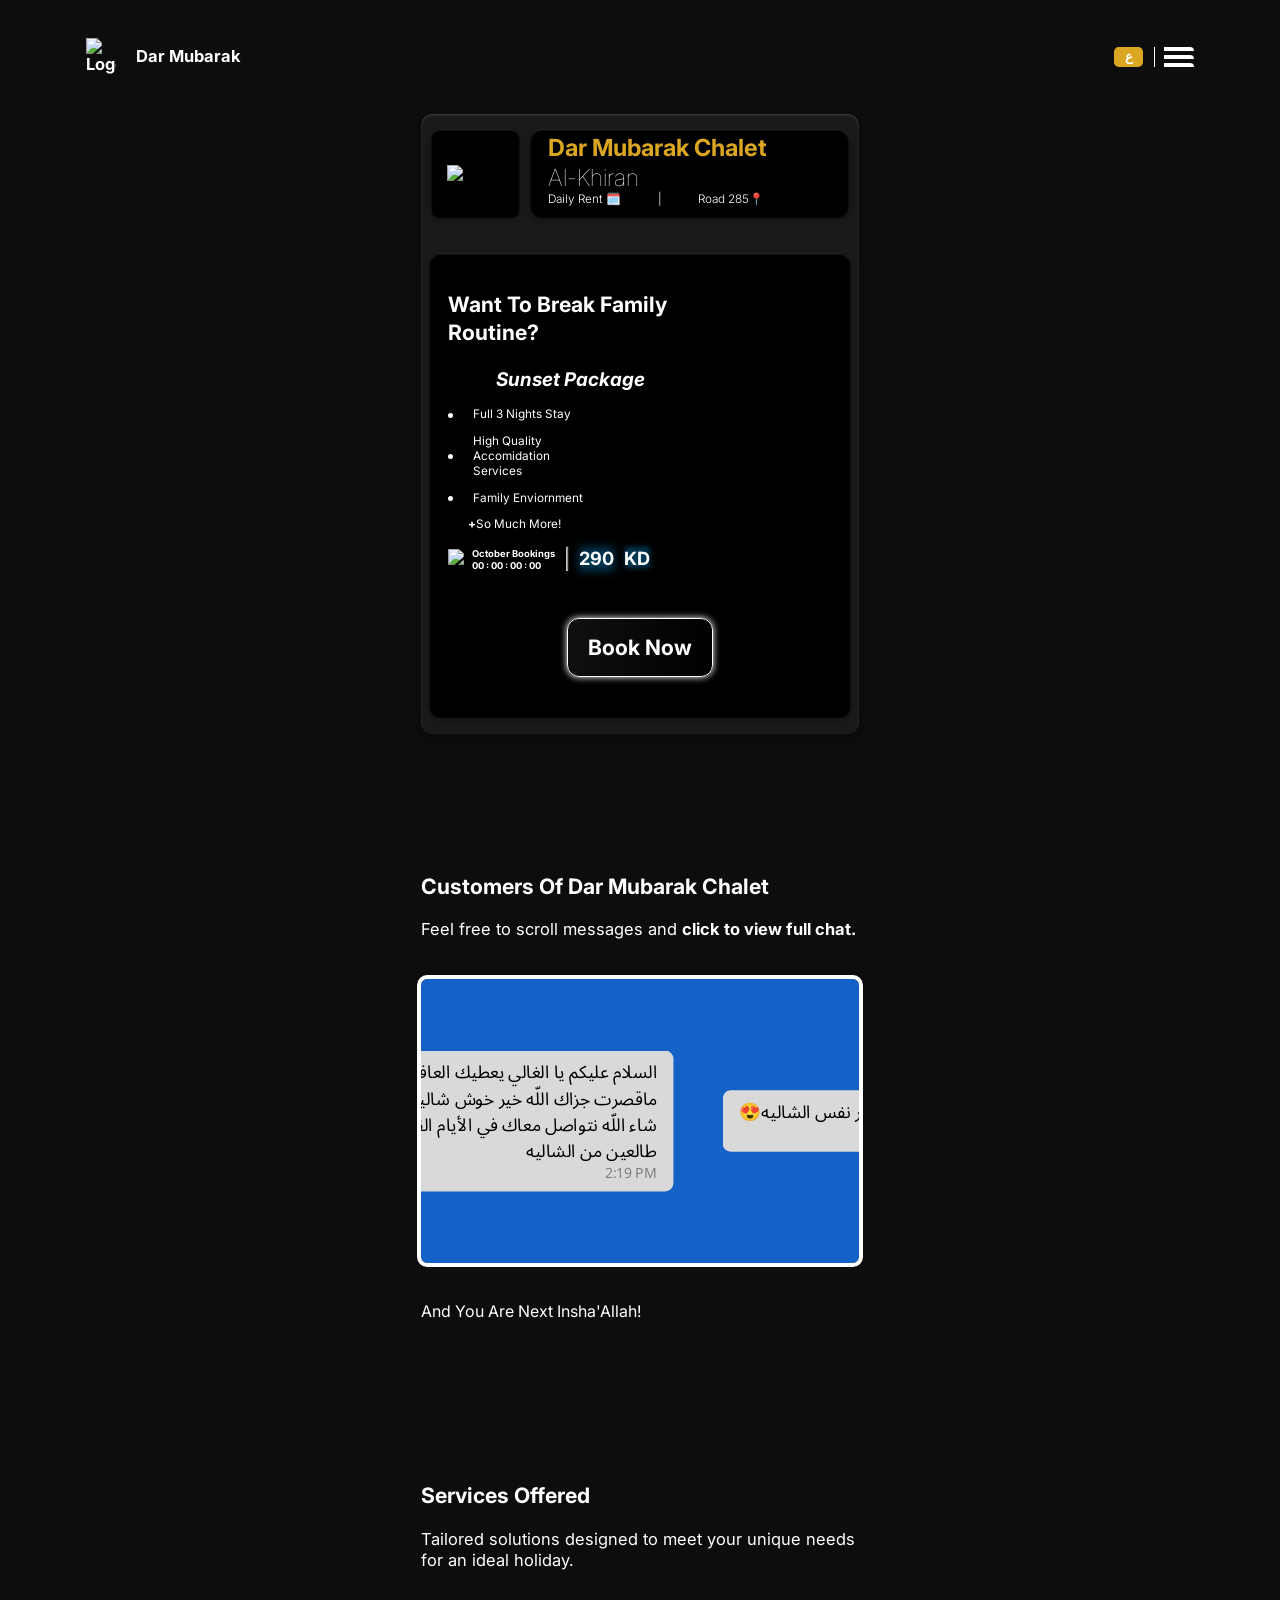
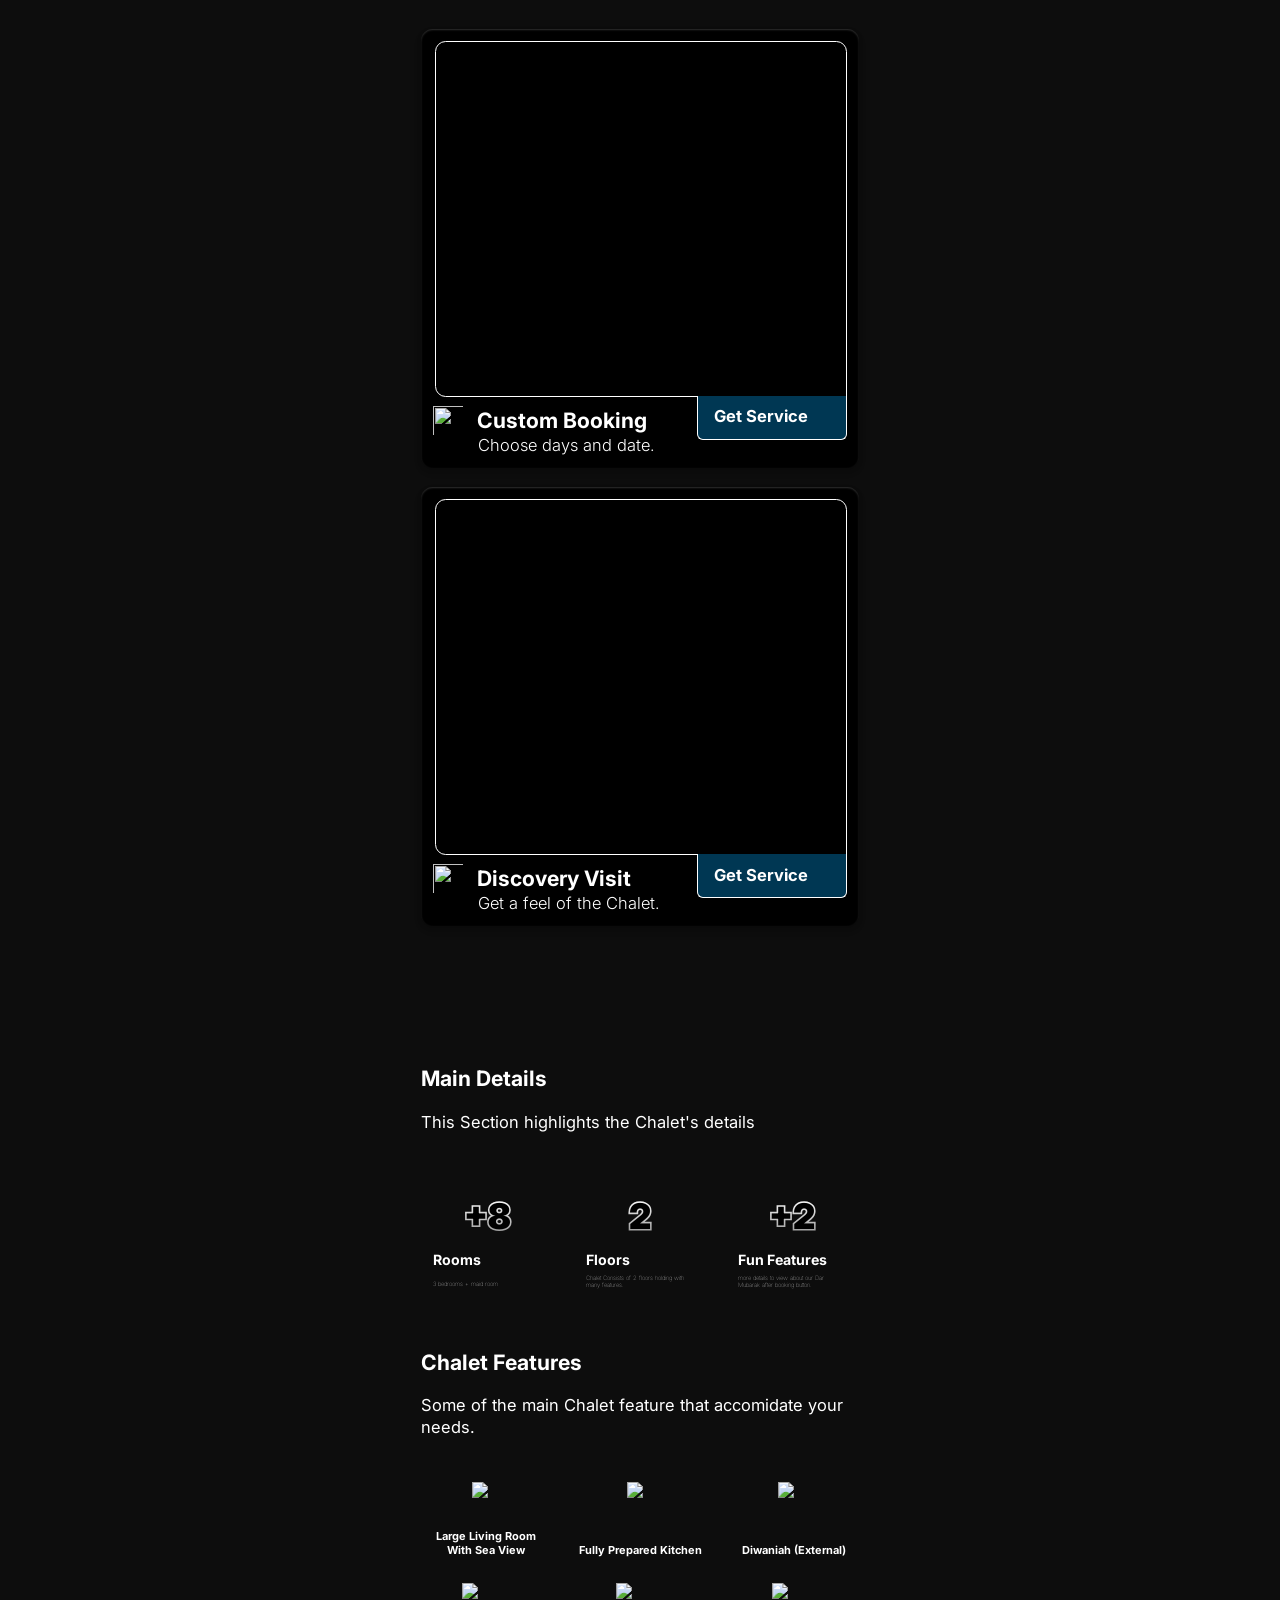
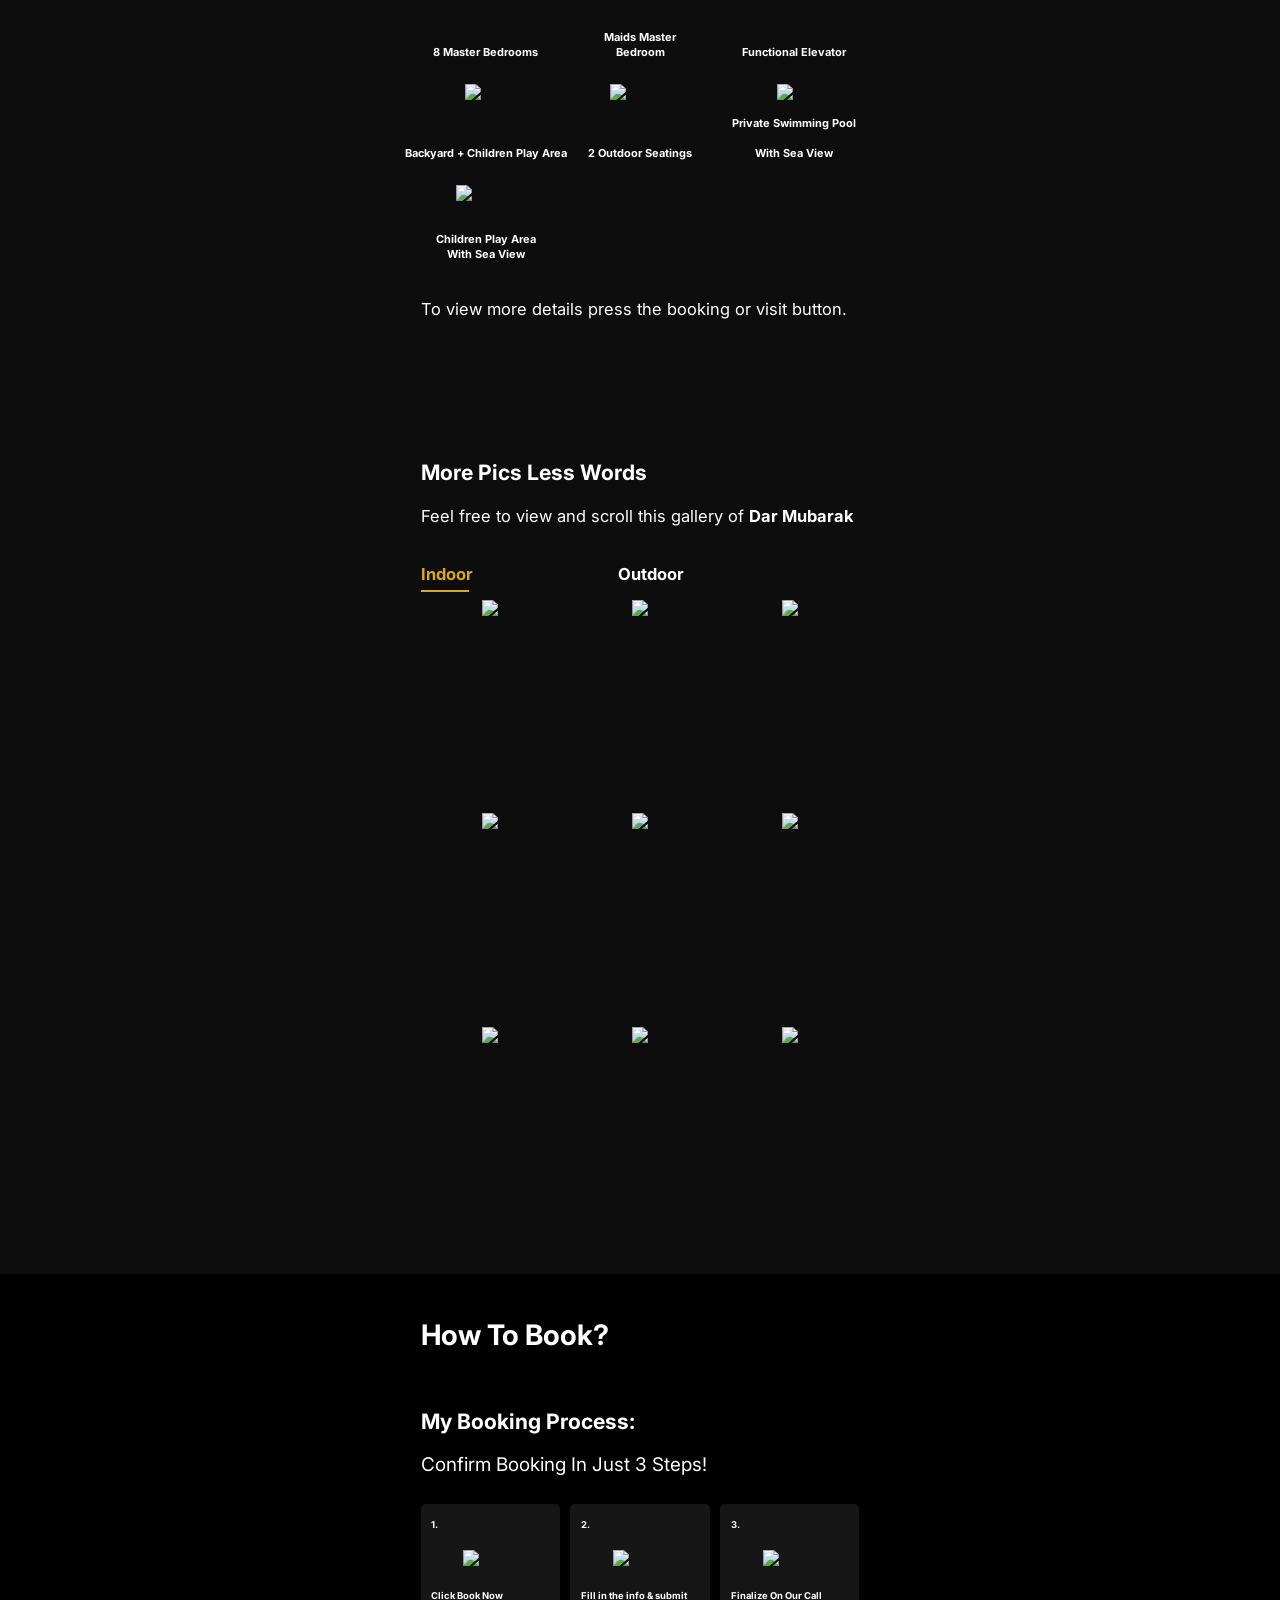
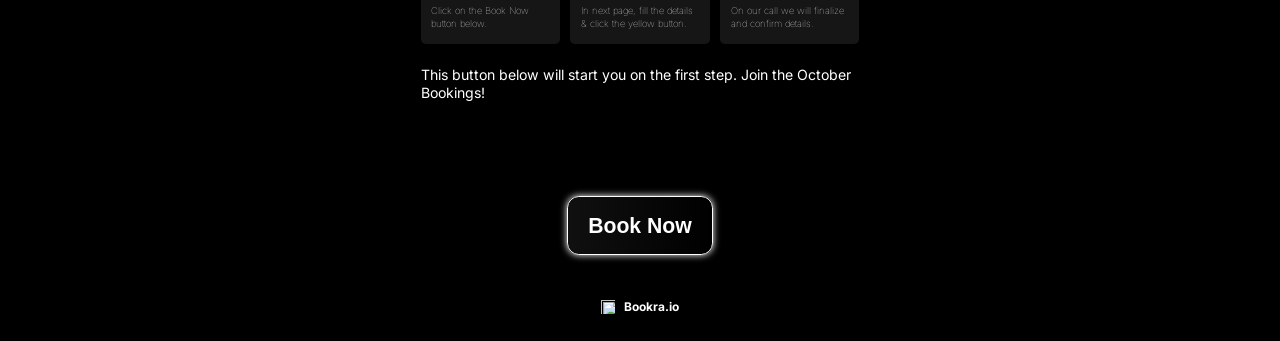
==== index.html @ 256bbb08 "Add files via upload" ====
<!DOCTYPE html>
<html lang="en">
<head>
    
    <link rel="preconnect" href="https://fonts.googleapis.com">
    <link rel="preconnect" href="https://fonts.gstatic.com" crossorigin>
    <link href="https://fonts.googleapis.com/css2?family=Noto+Sans+Arabic:wght@100..900&display=swap" rel="stylesheet">
    <link rel="stylesheet" href="header.css">
    <link rel="stylesheet" href="hero.css">
    <link rel="stylesheet" href="testimonials.css">
    <link rel="stylesheet" href="services.css">
    <link rel="stylesheet" href="experience.css">
<link rel="icon" href="ImagesFolder/Logo.png" type="image/x-icon" />
    <link rel="preconnect" href="https://fonts.googleapis.com">
    <link rel="preconnect" href="https://fonts.gstatic.com" crossorigin>
    <link href="https://fonts.googleapis.com/css2?family=Inter:ital,opsz,wght@0,14..32,100..900;1,14..32,100..900&display=swap" rel="stylesheet">
    <meta charset="UTF-8">
    <meta name="viewport" content="width=device-width, initial-scale=1.0">
    <title>Dar Mubarak | Al-Khiran</title>


</head>
<body class="body">










<!--Header-->
    <header class="header">

        <div class="header-items-container">

         <!--Left Side Header-->
         <a class="header-left-box" href="index.html">
            <div class="logo-mask"><img src="ImagesFolder/Logo.png" alt="Logo-Dar-Mubarak" class="header-logo" loading="lazy"></div>
            <div class="name-mask"><div class="name english" >Dar Mubarak</div></div>
         </a>     






         <!--Right Side Header-->
         <div class="header-right-box">

            <button class="language language-animation" onclick="
                
                switchLanguage();
                ">ع</button>

            <div class="vr"></div>

            <div class="hamburger-or-x-container">

                <div class="hamburger hmbrgr-off">
                    <div class="hamburger1-NF hmbrgr1"></div>
                    <div class="hamburger2-NF hmbrgr2"></div>
                    <div class="hamburger3-NF hmbrgr3"></div>
                </div>

                <div class="hamburger-functional"  onclick="
                hamburgerFunction();
                ">
                    <div class="hamburger1 hmbrgr1"></div>
                    <div class="hamburger2 hmbrgr2"></div>
                    <div class="hamburger3 hmbrgr3"></div>
                </div>


                <div class="sidebar-x">
                        <div class="x-line1"></div>
                        <div class="x-line2"></div>
                </div>
                <div class="sidebar-x-functional" onclick="
                sidebarX();
                ">
                        <div class="x-line1"></div>
                        <div class="x-line2"></div>
                </div>

            </div>
         </div>
        </div>





         <!--Hamburger Menu-->
         <aside class="sidebar">
            <a href="#" class="sidebar-booking-section" onclick="sidebarX()" >Booking</a>
            <a  href="#service-section" class="sidebar-services-section" onclick="sidebarX()">Services</a>
            <a href="#experience-section" class="sidebar-experience-section" onclick="sidebarX()">Details</a>
            <a href="#gallery-section" class="sidebar-gallery-section" onclick="sidebarX()">Gallery</a>
         </aside>

        <aside class="sidebar-arabic">
            <a href="#" class="sidebar-booking-section" onclick="sidebarX()">الحجز</a>
            <a  href="#service-section" class="sidebar-services-section" onclick="sidebarX()" >الخدمات</a>
            <a href="#experience-section" class="sidebar-experience-section" onclick="sidebarX()" >التفاصيل</a>
            <a href="#gallery-section" class="sidebar-gallery-section" onclick="sidebarX()" >المعرض</a>
         </aside>

    </header>









<!--Hero Section (Bed)-->
<div class="hero-bed">





    <!--Hero Sectio Info (Top)-->
    <div class="hero-info">
            <div class="hero-info-image">
                <img src="ImagesFolder/info-image.png" class="info-image">
            </div>

            <div class="hero-info-text-card">
                <div class="name-and-role">
                    <h1 class="role">Dar Mubarak</h1>
                    <p class="info-name">Al-Khiran</p>
                </div>
                <div class="detail-phrases">
                    <p class="detail-phrase1">Daily Rent 🗓️</p> | <p class="detail-phrase2">Road 285📍</p>
                </div>
            </div>
    </div>





    <!--Hero Section Main-->
    <div class="hero-main">
        <div class="hero-hook-and-package-container">
        <p class="hero-hook">Want To Break Family Routine?</p>
        <div class="hero-main-offer">
            <div class="package-name-and-icon">
                <img src="ImagesFolder/Sunset-icon.png" alt="" class="package-icon pi-translate-en">
                
                <div class="package-name">Sunset Package</div>
            </div>
            <div class="package-features">
                <div class="package-feature1 package-feature"><div class="bulletpoint bulletpoint-en"></div> Full 3 Nights Stay.</div>
                <div class="package-feature2 package-feature"><div class="bulletpoint bulletpoint-en"></div> High Quality Accomidation Services.</div>
                <div class="package-feature3 package-feature"><div class="bulletpoint bulletpoint-en"></div>  Family Enviornment. </div>
                <div class="package-feature4 package-feature"><div class="pluspoint pluspoint-en">+</div> So Much More!</div>
                </div>


            <div class="package-value">
                <div class="package-time">
                    <div class="package-time-icon">
                        <img src="ImagesFolder/package-clock.png" class="package-time-clock">
                    </div>
                    <div class="package-time-text">
                        <p class="time-text">Early October</p>
                        <p class="countdown countdown-en">03 : 18 : 43 : 28</p>
                    </div>
                </div>
                <hr class="time-value-line">
                <div class="package-price">
                    <p class="currency" >KD</p>
                    <div class="package-price-numbers">
                        <div class="crossed-price"></div>
                        <div class="current-price">290</div>
                    </div>
                </div>
            </div>
        </div>
    </div>

        <div class="hero-main-cta">
            <button class="black-cta-modified" onclick="window.location.href='review-page.html'; let serviceNo = 1 ; let mainPageService = '.service-pick-option1'; let mainPageServiceContainer  = '.service1-based-container'; localStorage.setItem('serviceNo',serviceNo);  localStorage.setItem('mainPageService',mainPageService);  localStorage.setItem('mainPageServiceContainer',mainPageServiceContainer);">Book Now</button>
        </div>
    </div>





</div>



<section class="testimonial-section">
                <div class="testimonials-introduction">
                <p class="testimonials-introduction-title">
                    Customers of Dar Mubarak
                </p>
                <p class="testimonials-introduction-description">
                    Feel free to scroll messages and <strong>click to view full chat.</strong></p>
            </div>

            <div class="testimonial-box">
                    <div class="testimonial-no1 testimonial-message" onclick="tapToView('ImagesFolder/testimonial-message1.jpg', 'contain')">السلام عليكم يا الغالي يعطيك العافيه و ماقصرت جزاك اللّه خير خوش شاليه و ان شاء اللّه نتواصل معاك في الأيام القادمة تونا طالعين من الشاليه  <div class="message-time">  2:19 PM </div></div>
                    <div class="testimonial-no2 testimonial-message" onclick="tapToView('ImagesFolder/testimonial-message2.jpg' , 'contain')">تقريباً رابع مره نأجر نفس الشاليه😍 <div class="message-time">  2:48 PM </div></div>
                    <div class="testimonial-no3 testimonial-message" onclick="tapToView('ImagesFolder/testimonial-message3.jpg' , 'contain')">تبارك الرحمن حتى من قبل التعديلات واحنا مغرومين بدار مبارك❤️‍🔥❤️‍🔥❤️‍🔥<div class="message-time">  3:50 PM </div></div>
                    <div class="testimonial-no4 testimonial-message" onclick="tapToView('ImagesFolder/testimonial-message4.jpg', 'contain')">تونا طالعين بنكون زباين دائماَ ان شاء اللّه سامحونا على القصور <div class="message-time">  3:46 PM </div></div>
                    <div class="testimonial-no5 testimonial-message" onclick="tapToView('ImagesFolder/testimonial-message5.jpg', 'contain')">و عليكم السلام يا هلا حبيبتي الحمدللّه كل شي تمام وبيرفكت صراحه وايد مستمتعين<div class="message-time">  10:02 AM </div></div>
                    <div class="testimonial-no6 testimonial-message" onclick="tapToView('ImagesFolder/testimonial-message6.jpg' , 'contain')"> اللّه يبارك لكم😍❤️ الشاليه من كل صوب يهبل<div class="message-time">  3:30 PM </div></div>
                    <div class="testimonial-no7 testimonial-message" onclick="tapToView('ImagesFolder/testimonial-message7.jpg', 'contain')">احنا مشينا عجيب الشاليه و استانسنا وايد💗<div class="message-time">  3:44 PM </div></div>
                    <div class="testimonial-no8 testimonial-message" onclick="tapToView('ImagesFolder/testimonial-message8.jpg', 'contain')">حلو ومرتب ونظيف ان شاء اللّه بنأجرها منكم المره اليايه<div class="message-time">  7:14 PM </div></div>
                    <div class="testimonial-no9 testimonial-message" onclick="tapToView('ImagesFolder/testimonial-message9.jpg' , 'contain')"> ان شاء اللّه مو آخر مره نحجز الشاليه وايد حلو ونظيف كان واحنا تونا طالعين 💙<div class="message-time">  3:01 PM </div></div>
                    <div class="testimonial-no10 testimonial-message" onclick="tapToView('ImagesFolder/testimonial-message10.jpg' , 'contain')">وعليكم السلام ماشاءاللّه ماشاءاللّه خيال كل شي من اليوم اسولف عنه شي شي<div class="message-time">  3:56 PM </div>
                    </div>
                    <div class="testimonial-no11 testimonial-message" onclick="tapToView('ImagesFolder/testimonial-message11.jpg' , 'contain')">السلام عليكم حنا طالعين من الشاليه ويعطيكم العافيه على الشاليه الحلو<div class="message-time">  3:54 PM </div>
                    </div>
                    <div class="testimonial-no12 testimonial-message" onclick="tapToView('ImagesFolder/testimonial-message12.jpg' , 'contain')">مشكورين وايد عالشاليه و عسي اللّه يبارك لكم 💕💕 واكيد مو اخر مره💕<div class="message-time">  5:05 PM </div> </div>
                    <p class="testimonial-message">+زائد الكثير!</p>
                </div>
                                    <p class="testimonial-section-note">And You Are Next Insh'a Allah!</p>
</section>






<!--Service Section-->
<section class="service-section" id="service-section">
        
            <div class="services-introduction">
                <p class="services-introduction-title">
                    Services Offered
                </p>
                <p class="services-introduction-description">
                    Tailored solutions designed to meet your unique needs for an ideal holiday.
                </p>
            </div>



            <!--Service Card 1-->
            <section class="service-card1">

                <div class="service-card1-canvas-holder">
                    <div class="canvas-card1-holder-items-container" onclick="window.location.href='review-page.html';  serviceNo = 2 ;  mainPageService = '.service-pick-option2';  mainPageServiceContainer  = '.service2-based-container'; localStorage.setItem('serviceNo',serviceNo);  localStorage.setItem('mainPageService',mainPageService);  localStorage.setItem('mainPageServiceContainer',mainPageServiceContainer);"  >
                        <div class="service-card1-canvas"></div>
                        <div class="service-card1-canvas-extension"><div class="cta-service-content"><p>Get Service</p> <img  src="ImagesFolder/Polygon4.png" class="service-polygon" loading="lazy"> </div></div>
                        <div class="service-card1-text">
                            <h1 class="service-card1-title"><img src="ImagesFolder/custom-booking-icon.PNG" class="custom-booking-icon">Custom Booking</h1>
                            <h1 class="service-card1-description">Choose days and date.</h1>
                        </div>
                    </div>
                </div>

            </section>

            <!--Service Card 2-->
            <section class="service-card2">

                <div class="service-card2-canvas-holder">
                    <div class="canvas-card2-holder-items-container" onclick="window.location.href='review-page.html';  serviceNo = 3 ;  mainPageService = '.service-pick-option3';  mainPageServiceContainer  = '.service3-based-container'; localStorage.setItem('serviceNo',serviceNo);  localStorage.setItem('mainPageService',mainPageService);  localStorage.setItem('mainPageServiceContainer',mainPageServiceContainer);"  >
                        <div class="service-card2-canvas"></div>
                        <div class="service-card2-canvas-extension"><div class="cta-service-content"><p>Get Service</p> <img  src="ImagesFolder/Polygon4.png" class="service-polygon" loading="lazy"> </div></div>
                        <div class="service-card2-text">
                            <h1 class="service-card2-title"><img src="ImagesFolder/discovery-visit-icon.png" class="discovery-visit-icon">Discovery Visit</h1>
                            <h1 class="service-card2-description">Get a feel of the Chalet.</h1>
                        </div>
                    </div>
                </div>

            </section>

        </section>










<!--experience Section-->
<section class="experience-section" id="experience-section">
        <div class="experience-introduction">
            <div class="experience-introduction-title">Main Details</div>
            <div class="experience-introduction-description">This Section highlights the Chalet's details</div>
        </div>
        
        
        
        
        
        <!--Counter Section-->
        <section class="counter-section">

            <div class="counter-card1">
                <div class="counter-card1-items-container">
                    <div  class="counter-card1-number">+8</div>
                    <div class="counter-card1-text">
                        <div class="counter-card1-title">Rooms</div>
                        <div class="counter-card1-description">3 bedrooms + maid room</div>
                    </div>
                </div>
            </div>
            
            <div class="counter-card2">
                <div class="counter-card2-items-container">
                    <div  class="counter-card2-number">2</div>
                    <div class="counter-card2-text">
                        <div class="counter-card2-title">Floors</div>
                        <div class="counter-card2-description">Chalet Consists of 2 floors holding with many features.</div>
                    </div>
                </div>
            </div>

            <div class="counter-card3">
                <div class="counter-card3-items-container">
                    <div class="counter-card3-number">+2</div>
                    <div class="counter-card3-text">
                        <div class="counter-card3-title">Fun Features</div>
                        <div class="counter-card3-description">more details to view  about our Dar Mubarak after booking button.</div>
                    </div>
                </div>
            </div>

            
        </section>







        <!--Banner Section-->
        <section class="banner-section">
            <div class="banner-introduction">
                <div class="banner-introduction-title">Chalet Features</div>
                <div class="banner-introduction-description">Some of the main Chalet feature that accomidate your needs.</div>
            </div>

            <div class="banner-square">
                <div class="banner-item1">
                    <img src="ImagesFolder/banner-item-image1.png" class="banner-item-image1" loading="lazy">
                <span>
                    <p class="banner-item1-title">Large Living Room</p>
                    <p class="banner-item1-title2">With Sea View</p>
                </span>
                </div>
                <div class="banner-item2">
                    <img src="ImagesFolder/banner-item-image2.png" class="banner-item-image2" loading="lazy">
                    <p class="banner-item2-title">Fully Prepared Kitchen</p>
                </div>
                <div class="banner-item3">
                    <img src="ImagesFolder/banner-item-image3.png" class="banner-item-image3" loading="lazy">
                    <p class="banner-item3-title">Diwaniah (External)</p>
                </div>
                <div class="banner-item4">
                    <img src="ImagesFolder/banner-item-image6.png" class="banner-item-image4" loading="lazy">
                    <p class="banner-item4-title">8 Master Bedrooms</p>
                </div>
                <div class="banner-item5">
                    <img src="ImagesFolder/banner-item-image6.png" class="banner-item-image5" loading="lazy">
                    <span>
                    <p class="banner-item5-title">Maids Master</p>
                    <p class="banner-item5-title2">Bedroom</p>  
                    </span>                
                </div>
                <div class="banner-item6">
                    <img src="ImagesFolder/banner-item-image5.png" class="banner-item-image6" loading="lazy">
                   <span> 
                    <p class="banner-item6-title">Functional Elevator</p>
                    <p class="banner-item6-title2"></p>
                    </span>
                </div>
                <div class="banner-item7">
                    <img src="ImagesFolder/banner-item-image7.png" class="banner-item-image7" loading="lazy">
                    <span>
                        <p class="banner-item7-title">Backyard + Children Play Area</p>
                    </span> 
                </div>
                <div class="banner-item8">
                    <img src="ImagesFolder/banner-item-image8.png" class="banner-item-image8" loading="lazy">
                    <span>
                        <p class="banner-item8-title">2 Outdoor Seatings</p>
                        <p class="banner-item8-title2"></p>
                    </span>
                </div>
                <div class="banner-item9">
                    <img src="ImagesFolder/banner-item-image9.png" class="banner-item-image9" loading="lazy">
                    <p class="banner-item9-title">Private Swimming Pool</p>
                    <p class="banner-item9-title2">With Sea View</p>                   
                </div>
                <div class="banner-item10">
                    <img src="ImagesFolder/banner-item-image10.png" class="banner-item-image10" loading="lazy">
                    <span>
                    <p class="banner-item10-title">Children Play Area</p>
                    <p class="banner-item10-title2">With Sea View</p>
                  </span>                
                </div>                
            </div>

            <div class="banner-comment">To view more details press the booking or visit button.</div>

        </section>
        
        
    </section>









    
<!--Gallery Section-->
<section class="gallery-section" id="gallery-section">
        <div class="gellery-introduction">
            <div class="gallery-introduction-title">More Pics Less Words</div>
            <div class="gallery-introduction-description">Feel free to view and scroll this gallery of <strong>Dar Mubarak</strong></div>
        </div>

        <div class="gallery-items-container">
            <div class="gallery-container-header">
                <div class="gallery-categories-container">
                <p href="#" class="gallery-category1" onclick="
                    let category1 = document.querySelector('.gallery-category1');
                    let category1Container = document.querySelector('.category1-items-container');
                    galleryCategoryToggle(category1 , category1Container);
                    
                    ">Indoor</p>

                <p href="#" class="gallery-category2" onclick="
                    let category2 = document.querySelector('.gallery-category2');
                    let category2Container = document.querySelector('.category2-items-container');
                    galleryCategoryToggle(category2 , category2Container);
                    
                    ">Outdoor</p>

            </div>
            <hr class="toggle-underline">


            <div class="category1-items-container">
                <div class="category1-portrait portrait-mode">
                    <div class="category1-portrait-item1 tap-to-view" onclick="
                            tapToView('ImagesFolder/category1-portrait-item1.jpg', 'contain');
                        ">
                        <img src="ImagesFolder/category1-portrait-item1.jpg" loading="lazy">
                    </div>

                    <div class="category1-portrait-item2 tap-to-view"  onclick="
                            tapToView('ImagesFolder/category1-portrait-item2.jpg', 'contain');
                        ">
                        <img src="ImagesFolder/category1-portrait-item2.jpg" loading="lazy">
                    </div>

                    <div class="category1-portrait-item3 tap-to-view"  onclick="
                            tapToView('ImagesFolder/category1-portrait-item3.jpg' , 'contain');
                        ">
                        <img src="ImagesFolder/category1-portrait-item3.jpg" loading="lazy" onclick="">
                    </div>

                    <div class="category1-portrait-item4 tap-to-view"  onclick="
                            tapToView('ImagesFolder/category1-portrait-item4.jpg' , 'contain');
                        ">
                        <img src="ImagesFolder/category1-portrait-item4.jpg" loading="lazy">
                    </div>

                    <div class="category1-portrait-item5 tap-to-view"  onclick="
                            tapToView('ImagesFolder/category1-portrait-item5.jpg' , 'contain');
                        ">
                        <img src="ImagesFolder/category1-portrait-item5.jpg" loading="lazy">
                    </div>

                    <div class="category1-portrait-item6 tap-to-view"  onclick="
                            tapToView('ImagesFolder/category1-portrait-item6.jpg' , 'contain');
                        ">
                        <img src="ImagesFolder/category1-portrait-item6.jpg" loading="lazy">                            
                    </div>

                    <div class="category1-portrait-item7 tap-to-view"  onclick="
                            tapToView('ImagesFolder/category1-portrait-item7.jpg' , 'contain');
                        ">
                        <img src="ImagesFolder/category1-portrait-item7.jpg" loading="lazy">
                    </div>

                    <div class="category1-portrait-item8 tap-to-view"  onclick="
                            tapToView('ImagesFolder/category1-portrait-item8.jpg' , 'contain');
                        ">
                        <img src="ImagesFolder/category1-portrait-item8.jpg" loading="lazy">
                    </div>

                    <div class="category1-portrait-item9 tap-to-view"  onclick="
                            tapToView('ImagesFolder/category1-portrait-item9.jpg' , 'contain');
                        ">
                        <img src="ImagesFolder/category1-portrait-item9.jpg" loading="lazy">
                    </div>



                    <div class="category1-portrait-item10 tap-to-view"  onclick="
                            tapToView('ImagesFolder/category1-portrait-item10.jpg' , 'contain');
                        ">
                        <img src="ImagesFolder/category1-portrait-item10.jpg" loading="lazy">
                    </div>

                    <div class="category1-portrait-item11 tap-to-view"  onclick="
                            tapToView('ImagesFolder/category1-portrait-item11.jpg' , 'contain');
                        ">
                        <img src="ImagesFolder/category1-portrait-item11.jpg" loading="lazy">
                    </div>

                    <div class="category1-portrait-item12 tap-to-view"  onclick="
                            tapToView('ImagesFolder/category1-portrait-item12.jpg' , 'contain');
                        ">
                        <img src="ImagesFolder/category1-portrait-item12.jpg" loading="lazy">
                    </div>


                </div>
            </div>

            <div class="category2-items-container">
                <div class="category2-portrait portrait-mode">
                    <div class="category2-portrait-item1 tap-to-view" onclick="
                            tapToView('ImagesFolder/category2-portrait-item1.jpg' , 'Contain');
                        ">
                        <img src="ImagesFolder/category2-portrait-item1.jpg" loading="lazy">
                    </div>

                    <div class="category2-portrait-item2 tap-to-view"  onclick="
                            tapToView('ImagesFolder/category2-portrait-item2.jpg', 'Contain');
                        ">
                        <img src="ImagesFolder/category2-portrait-item2.jpg" loading="lazy">
                    </div>

                    <div class="category2-portrait-item3 tap-to-view"  onclick="
                            tapToView('ImagesFolder/category2-portrait-item3.jpg', 'Contain');
                        ">
                        <img src="ImagesFolder/category2-portrait-item3.jpg" loading="lazy" onclick="">
                    </div>

                    <div class="category2-portrait-item4 tap-to-view"  onclick="
                            tapToView('ImagesFolder/category2-portrait-item4.jpg', 'Contain');
                        ">
                        <img src="ImagesFolder/category2-portrait-item4.jpg" loading="lazy">
                    </div>

                    <div class="category2-portrait-item5 tap-to-view"  onclick="
                            tapToView('ImagesFolder/category2-portrait-item5.jpg', 'Contain');
                        ">
                        <img src="ImagesFolder/category2-portrait-item5.jpg" loading="lazy">
                    </div>

                    <div class="category2-portrait-item6 tap-to-view"  onclick="
                            tapToView('ImagesFolder/category2-portrait-item6.jpg', 'Contain');
                        ">
                        <img src="ImagesFolder/category2-portrait-item6.jpg" loading="lazy" onclick="">
                    </div>

                    <div class="category2-portrait-item7 tap-to-view"  onclick="
                            tapToView('ImagesFolder/category2-portrait-item7.jpg', 'Contain');
                        ">
                        <img src="ImagesFolder/category2-portrait-item7.jpg" loading="lazy">
                    </div>

                    <div class="category2-portrait-item8 tap-to-view"  onclick="
                            tapToView('ImagesFolder/category2-portrait-item8.jpg', 'Contain');
                        ">
                        <img src="ImagesFolder/category2-portrait-item8.jpg" loading="lazy">
                    </div>

                    <div class="category2-portrait-item9 tap-to-view"  onclick="
                            tapToView('ImagesFolder/category2-portrait-item9.jpg', 'Contain');
                        ">
                        <img src="ImagesFolder/category2-portrait-item9.jpg" loading="lazy" onclick="">
                    </div>

                    <div class="category2-portrait-item10 tap-to-view"  onclick="
                            tapToView('ImagesFolder/category2-portrait-item10.jpg', 'Contain');
                        ">
                        <img src="ImagesFolder/category2-portrait-item10.jpg" loading="lazy">
                    </div>

                    <div class="category2-portrait-item11 tap-to-view"  onclick="
                            tapToView('ImagesFolder/category2-portrait-item11.jpg', 'Contain');
                        ">
                        <img src="ImagesFolder/category2-portrait-item11.jpg" loading="lazy">
                    </div>

                    <div class="category2-portrait-item12 tap-to-view"  onclick="
                            tapToView('ImagesFolder/category2-portrait-item12.jpg', 'Contain');
                        ">
                        <img src="ImagesFolder/category2-portrait-item12.jpg" loading="lazy">
                    </div>
                </div>
            </div>

         

            <div class="image-display-overlay">
                <div class="image-display-overlay-items-container">

                    <div class="overlay-display-x-container">
                        <div class="overlay-display-x" onclick="
                            
                                const tapToViewOverlay = document.querySelector('.image-display-overlay-toggled').classList.remove('image-display-overlay-toggled')">
                            <div class="x-line1"></div>
                            <div class="x-line2"></div>
                        </div>
                    </div>

                    <div class="viewed-image-holder"></div>
                </div>
            </div>

        </div>

        
</section>










<!--Footer Section-->
<section class="footer-section">
        <div class="footer-section-container">
            <h1 class="footer-title">How To Book?</h1>
            <h2 class="footer-subtitle">My Booking Process:</h2>
            <div class="footer-subtitle-description">Confirm Booking In Just 3 Steps!</div>
            <div class="footer-visual-explanation">
                <div class="footer-step1">
                    <div class="footer-step1-items-container">
                        <div class="step1-number">1.</div>
                        <div class="step1-image-container"><img src="ImagesFolder/step1-image.png" class="step1-image"></div>
                        <div class="step1-text">
                            <div class="step1-title">Click Book Now</div>
                            <div class="step1-description">Click on the Book Now button below.</div>
                        </div>
                    </div>
                </div>

                <div class="footer-step2">
                    <div class="footer-step2-items-container">
                        <div class="step2-number">2.</div>
                        <div class="step2-image-container"><img src="ImagesFolder/step2-image.png" class="step1-image"></div>
                        <div class="step2-text">
                            <div class="step2-title">Fill in the info & submit</div>
                            <div class="step2-description">In next page, fill the details & click the yellow button.</div>
                        </div>
                    </div>
                </div>

                <div class="footer-step3">
                        <div class="footer-step3-items-container">
                        <div class="step3-number">3.</div>
                        <div class="step3-image-container"><img src="ImagesFolder/step3-image.png" class="step1-image"></div>
                        <div class="step3-text">
                            <p class="step3-title">Finalize On Our Call</p>
                            <p class="step3-description">On our call we will finalize and confirm details.</p>
                        </div>
                    </div>
                </div>
            </div>
            <div class="footer-visual-explanation-description">This button below will start you on the first step. Join the October Bookings!</div>

                       
                        <div class="footer-cta">
                            <p class="countdown"></p>
                             <button class="black-cta-modified" onclick="window.location.href='review-page.html'; serviceNo = 1 ;  mainPageService = '.service-pick-option1'; mainPageServiceContainer  = '.service1-based-container'; localStorage.setItem('serviceNo',serviceNo);  localStorage.setItem('mainPageService',mainPageService);  localStorage.setItem('mainPageServiceContainer',mainPageServiceContainer);">Book Now</button>
                        </div>
        </div>
                    <div class="footer-copyrights"><img src="ImagesFolder/copyright-symbol.png"> <p class="Bookra.io-rights">Bookra.io</p></div>
</section>


    
</body>
<script  src="PFS.js"></script>

</html>
---- header.css ----
html {
    margin: 0;
    padding: 0;
}

    body{
        background-color: #0D0D0D;

        display: flex;
        flex-direction: column;
        align-items: center;

        margin-left: 0px;
        margin-right: 0px;
        margin-top: 0px;
        margin-bottom: 0px;

        font-family: Inter;
        color: white;
        overflow-x: hidden;

    }


    :root {
        --language-button-width: calc(100vw * 0.0814);
        --language-button-height: calc(var(--language-button-width)/1.45833333);
        --language-button-BR: calc(var(--language-button-height)/6);
        --language-button-font-size: calc(var(--language-button-width)/2.1875);
        --full-viewport-width: 100vw;
        --full-viewport-height:100vh;
        --header-width: 86.5116279%;
        --sidebar-section-font-size: calc((100vh*0.07)*0.4);
        --Perosnalization-Station-Font-Color: white;
        --Perosnalization-Station-Font-Family: Inter;
        --Perosnalization-Station-Background-Color: #0d0d0d;
}

    .header{
        width: 100vw;
        height: 114px !important;
        left: 0px;
        right: 0px;
        background-color: #0D0D0D;


        display: flex;
        flex-direction: row;
        align-items: center;
        justify-content: center;
        top: 0px;
    }

    .header-items-container{
        width: 86.5116279vw;
        background-color: #0D0D0D;
        height: clamp(0px,calc(var(--header-width)/3.2),114px);
        display: flex;
        flex-direction: row;
        align-items: center;
        justify-content: space-between;
        box-sizing: border-box;
        margin: 0px;
        position: static;
        z-index: 1;
    }

.header-items-container-fixed{
        width: 86.5116279vw;
        background-color: #0D0D0D;
        height: clamp(0px,calc(var(--header-width)/3.2),114px);
        display: flex;
        flex-direction: row;
        align-items: center;
        justify-content: space-between;
        box-sizing: border-box;
        margin: 0px;
        position: fixed;
        z-index: 1;
    }


    .header-left-box{
        display: flex;
        flex-direction: row;
        justify-content: space-between;
        align-items: center;


        font-size: clamp(0px, 3.26vw, 16.5px);
        font-weight: bold;
        color: white;
        text-decoration: none;
    }

    .header-logo{
        width: clamp(0px,8.14vw, 29.3px); 
        height: 0.74%;

        max-width: 41.2px;
        max-height: 37.8px;

        animation-name: logo-animation;
        animation-duration: 0.4s;
        animation-timing-function: ease-out;
    }

    .logo-mask{
        width: fit-content;
        height: fit-content;
        overflow: hidden;
        display: flex;
        flex-direction: row;
        justify-content: center;
        align-items: center;
    }

    .name{
        margin-left: clamp(0px, 1.86vw, 11.736px);
        animation-name: name-animation;
        animation-duration: 0.8s;
        animation-timing-function: ease-out;
    }

    .name-mask{
        width: fit-content;
        height: fit-content;
        overflow: hidden;
    }

    .header-right-box{
        width: clamp(0px , calc(var(--full-viewport-width)/4.526), 79.53px);
        max-height: 20.09px;


        display: flex;
        flex-direction: row;
        align-items: center;
        justify-content: space-between;


        color: white;
    }

    .language{
        width: clamp(0px, var(--language-button-width), 29.3px);
        height:clamp(0px, var(--language-button-width), 20.09px);
        background-color: #DBA622;
        border-style: none;
        border-radius: clamp(0px,var(--language-button-BR), 4.69484px);
        display: flex;
        flex-direction: row;
        align-items: center;
        justify-content: center;


        color: white;
        font-family: Inter;
        font-weight: bold;
        font-size: clamp(0px, var(--language-button-font-size), 13.39px);
        text-align: center;
        

        max-width: 41.6px;
        max-height: 28.4px;

        cursor: pointer;
        transition: background-color 0.1s;
    }

    .language-animation{
        animation-name: lBttn;
        animation-duration: 0.4s;
        animation-timing-function: ease;
        animation-fill-mode: forwards;
    }


    .language:active{
        background-color: #ffffff;
        color: #DBA622;
    }


    .vr{
        height: clamp(0px, var(--language-button-height), 20.09px);
        width: clamp(0px,calc(var(--language-button-width)/35), 0.83px);
        background-color: white;


        max-width: 1.18px;
        max-height: 28.43px;
    }




    .hamburger{
        width: clamp(0px, var(--language-button-width), 29.3px);
        height:clamp(0px, var(--language-button-width), 20.09px);
        display: flex;
        flex-direction: column;
        align-items: center;
        justify-content: space-between;
        

        max-width: 41.6px;
        max-height: 28.4px;
        cursor: pointer;
        transition: 0.1s;
    }

    .hamburger-or-x-container{
        width: clamp(0px, var(--language-button-width), 29.3px);
        height:clamp(0px, var(--language-button-width), 20.09px);
        display: flex;
        flex-direction: column;
        align-items: center;
        justify-content: center;
        

        max-width: 41.6px;
        max-height: 28.4px;
        transition: 0.1s;
    }

    
    .hamburger-functional{
        width: clamp(0px, var(--language-button-width), 29.3px);
        height:clamp(0px, var(--language-button-width), 20.09px);
        display: flex;
        flex-direction: column;
        align-items: center;
        justify-content: space-between;
        cursor: pointer;
        

        max-width: 41.6px;
        max-height: 28.4px;
        cursor: pointer;
        transition: 0.1s;
    }

 

    .hamburger-functional-off{
        width: var(--language-button-width);
        height: var(--language-button-height);
        display: none;
        flex-direction: column;
        align-items: center;
        justify-content: space-between;
        

        max-width: 41.6px;
        max-height: 28.4px;
        cursor: pointer;
        transition: 0.1s;
    }



    .hamburger1-NF{
        animation-name: hamburger-top;
        animation-duration: 0.2s;

    }

    .hamburger3-NF{
        animation-name: hamburger-bottom;
        animation-duration: 0.2s;
    }


    .hamburger-functional:active{
        opacity: 0;
    }



    .hmbrgr1{
        height: 20%;
        width: 100%;
        background-color: white;
        border-radius: 0 50px 0 0;
        max-width: 41.6px;
        max-height: 5.6667px;
        display: flex;
    }

    .hmbrgr2{
        height: 20%;
        width: 100%;
        background-color: white;
        border-radius: 0 50px 0 0;
        max-width: 41.6px;
        max-height: 5.6667px;
        display: flex;
    }


    .hmbrgr3{
        height: 20%;
        width: 100%;
        background-color: white;
        border-radius: 0 50px 0 0;
        max-width: 41.6px;
        max-height: 5.6667px;
        display: flex;
    }

    .hmbrgr-off{
        display: none;
    }

    .sidebar{
        position:fixed;
        top: clamp(0px,calc(var(--header-width)/3.2),114px);
        left: 0px;
        right: 0px;
        width: 100vw;
        max-width: 600px;
        height: 100vh;
        background-color: #0d0d0d;
        flex-direction: column;
        align-items: center;
        justify-content: flex-start;
        border-right: solid rgba(255, 255, 255, 0.4) 1px;
        display: none;
    }

    .sidebar-arabic{
        position:fixed;
        top: clamp(0px,calc(var(--header-width)/3.2),114px);
        right: 0px;
        width: 100vw;
        max-width: 600px;
        height: 100vh;
        max-height: 1100px;
        background-color: #0D0D0D;
        flex-direction: column;
        align-items:end;
        justify-content: flex-start;
        border-left: solid rgba(255, 255, 255, 0.4) 1px;
        display: none;
    }

    .sidebar-close{
        animation-name: sidebar-close;
        animation-duration: 0.2s;
        animation-timing-function: ease-out; 
        transform: translateX(-100%);
        transition: 0.2s;
        transition-timing-function: ease-out;
    }

    .sidebar-toggled{
        display: flex;
        animation-name: sidebar-slide;
        animation-duration: 0.2s;
        animation-timing-function: ease-out;
    }

    .sidebar-toggled-arabic{
        display: flex;
        animation-name: sidebar-slide-arabic;
        animation-duration: 0.2s;
    }

    .sidebar-close-arabic{
        transform: translateX(100%);
        transition: 0.2s;
    }

    .sidebar a{
        width: 100vw;
        max-width: 600px;
        height: 7.812%;
        font-size: var(--sidebar-section-font-size);
        font-weight: bold;
        display: flex;
        flex-direction: row;
        align-items:center;
        color: rgb(255, 255, 255);
        box-sizing: border-box;
        padding-left: 6.8vw;
        cursor: pointer;
        text-decoration: none;
        transition: 0.1s;
    }

    .sidebar-arabic a{
        width: 100vw;
        max-width: 600px;
        height: 7.812%;
        font-size: var(--sidebar-section-font-size);
        font-weight: bold;
        display: flex;
        flex-direction: row;
        align-items: center;
        color: rgb(255, 255, 255);
        box-sizing: border-box;
        cursor: pointer;
        text-decoration: none;
        transition: 0.1s;
        justify-content: flex-end;
        padding-right: 6vw;

    }

    .sidebar a:hover{
        background-color: #DBA622;
        color: white;
    }

    .sidebar a:active{
        background-color: #DBA622;
        color: white;
    }

    .sidebar-arabic a:hover{
        background-color: #DBA622;
        color: white;
    }

    .sidebar-arabic a:active{
        background-color: #DBA622;
        color: white;
    }


    .sidebar-x{
        flex-direction: column;
        align-items: center;
        justify-content: center;
        display: none;
    }

    .sidebar-x-functional{
        flex-direction: column;
        align-items: center;
        justify-content: center;
        display: none;
    }

    .sidebar-x-appear{
        display: flex;
        flex-direction: column;
        align-items: center;
        justify-content: center;
        cursor: pointer;
    }

    .sidebar-x-functional-appear{
        flex-direction: column;
        align-items: center;
        justify-content: center;
        display: flex;
        cursor: pointer;

    }

    .sidebar-x-functional-appear:active{
        opacity: 0;
    }

    .x-line1{
        width: 1vw;
        max-width: 2.63px;
        height: 11vh;
        max-height: 24.63px;
        background-color: white;
        transform: rotate(45deg);
        position: absolute;
    }

    .x-line2{
        width: 1vw;
        max-width: 2.63px;
        height: 11vh;
        max-height: 24.63px;
        background-color: white;
        transform: rotate(-45deg);
        position: absolute;
    }

    .available{
        transform: scale(1);
    }


    .under-animation{
        transform: scale(1);
    }


    @keyframes logo-animation {
        0%{
            transform: translateY(100%);
        }

        100%{
            transform: translateY(0px);
        }
    }

        @keyframes name-animation {
        0%{
            transform: translatex(-300%);
        }

        100%{
            transform: translateY(0);
        }
    }

    @keyframes lBttn {
        from{
            transform:scaleY(1%);
        }

        to{
            transform: scaleY(1);
        }
    }

        @keyframes language-button-ab {

            0%{
                opacity:0;
            }


            100%{
                opacity: 1;
            }
        }

        @keyframes hamburger-bottom {

            0%{
                transform: translateY(-0.920vh);
            }

            100%{
                transform: translateY(0px);
            }
        }

                @keyframes hamburger-top {

            0%{
                transform: translateY(0.920vh);
            }

            100%{
                transform: translateY(0px);
            }
        }
    
        @keyframes sidebar-slide {
            0%{
                transform: translateX(-100%);
            }

            100%{
                transform: translateX(0%);
            }
        }

        @keyframes sidebar-slide-arabic {
            0%{
                transform: translateX(100%);
            }

            100%{
                transform: translateX(0%);
            }
        }

        @keyframes sidebar-close {
            0%{
                transform: translateX(0);
            }

            100%{
                transform: translateX(-100%);
            }
        }
---- hero.css ----
p{
    margin: 0px;
}

h1{
    margin: 0px;
}

*{
    line-height: 1.3 !important;
}

.hero-bed{
    width: clamp(0px, 86.5116279vw, 438.93px);
    height: clamp(0px, 116.27907vw, 589.00px);
    background-color: #1A1A1a;
    border-radius: clamp(0px, 2.3255814vw, 11.78px);
    display: flex;
    flex-direction: column;
    align-items: center;
    justify-content: space-between;
    flex-wrap: wrap;
    padding-top: clamp(0px, 3.02325581vw, 15.32px);
    padding-bottom: clamp(0px, 3.02325581vw, 15.30px);
    position: relative;
    z-index: -1;
    animation-name: hero-animation;
    animation-duration: 1s;
    animation-timing-function: cubic-bezier(0.075, 0.82, 0.165, 1);
    box-shadow: inset 0 1px 2px #ffffff30, 0 2px 4px #00000030, 0 4px 8px #00000015;
}

.hero-info{
    width: clamp(0px, 82.3255814vw, 417.03px);
    height: clamp(0px, 17.4418605vw, 88.33px);
    display: flex;
    flex-direction: row;
    align-items: center;
    justify-content: space-between;
}

.hero-info-image{
    width: clamp(0px, 17.4418605vw, 88.33px);
    height: clamp(0px, 17.4418605vw, 88.33px) ;
    background-color: black;
    border-radius: 10%;
    display: flex;
    flex-direction: row;
    justify-content: center;
    align-items: center;
    box-shadow:  inset 0 1px 2px #ffffff30, 0 2px 4px #00000030, 0 4px 8px #00000015;
}

.info-image{
    width: clamp(0px, 11.1627907vw, 56.66px);
}

.hero-info-text-card{
    width: clamp(0px, 62.7906977vw, 318.93px);
    height: clamp(0px, 17.6744186vw, 89.66px);
    background-color: black;
    border-radius: clamp(0px, 2.3255814vw, 11.78px);
    box-shadow: 0px 0px clamp(0px, 1.86046512vw, 9.43px) clamp(0px, 1.86046512vw, 9.43px) rgba(0, 0, 0, 0.25);
    color: white;
    padding-left: clamp(0px, 3.72093031vw, 18.87px);
    padding-right: clamp(0px, 3.72093031vw, 18.87px);
    padding-top: clamp(0px, 1.79069767vw, 9.07px);
    padding-bottom: clamp(0px, 1.79069767vw, 9.07px);
    box-sizing: border-box;
    display: flex;
    flex-direction: column;
    align-items: start;
    justify-content: space-between;
    box-shadow: inset 0 1px 2px #ffffff30, 0 2px 4px #00000030, 0 4px 8px #00000015;
}

.hero-main{
    width: clamp(0px, 83.2558139vw, 421.76px);
    height: clamp(0px, 91.627907vw, 464.83px);
    background-color: black;
    border-radius: clamp(0px, 2.3255814vw, 11.78px);
    box-shadow: 0px 0px clamp(0px, 1.86046512vw, 9.43px) clamp(0px, 1.86046512vw, 9.43px) rgba(0, 0, 0, 0.25);
    background-image: url(ImagesFolder/hero-card-thumbnail.png);
    background-repeat: no-repeat;
    background-size: 100% 100%;

    display: flex;
    flex-direction: column;
    align-items: start;
    justify-content: space-between;

    padding-left: clamp(0px, 3.72093023vw, 18.88px);
    padding-right: clamp(0px, 3.72093023vw, 18.88px) ;

    box-sizing: border-box;

    position: relative;
    z-index: -2;

    box-shadow: inset 0 1px 2px #ffffff30, 0 2px 4px #00000030, 0 4px 8px #00000015;
}

.hero-hook-and-package-container{
    height: clamp(0px, 55.10vw, 279.56px);
    display: flex;
    flex-direction: column;
    align-items: start;
    justify-content: space-between;
    justify-content: space-between;
    margin-top: clamp(0px, 7.438vw, 37.75px);
}

.hero-hook{
    font-size:  clamp(0px, 4.18604651vw, 21.21px);
    font-weight: bold;
    width: clamp(0px, 45.8837214vw, 232.63px);;

}

.hero-main-offer{
    width: 100%;
    display: flex;
    flex-direction: column;
    align-items: start;
    justify-content: space-between;
    height: clamp(0px, 40vw, 202.8px);

}

.name-and-role{
    height: clamp(0px, 10vw, 50.7px);
    display: flex;
    flex-direction: column;
    align-items: start;
    justify-content: space-between;
}

.role{
    color: #DBA622;
    font-size: clamp(0px, 4.65116279vw, 23.55px);
    font-weight: bold;
    padding: 0px;
    margin: 0px;
    height: clamp(0px, 4vw, 20.28px);
    display: flex;
    flex-direction: row;
    align-items: center;
    justify-content: center;
    flex-wrap: nowrap;
}

.info-name{
    font-size: clamp(0px, 4.65116279vw, 23.55px);
    font-weight: 100;
    padding: 0px;
    margin: 0px;
    height: clamp(0px, 4vw, 20.28px);
    display: flex;
    flex-direction: row;
    align-items: center;
    justify-content: center;
    flex-wrap: nowrap;
}

.detail-phrases{
    width: clamp(0px, 42.5581395vw, 215.63px);
    display: flex;
    flex-direction: row;
    align-items: center;
    justify-content: space-between;
    flex-wrap: nowrap;
    font-weight: 300;
    white-space: nowrap;
    font-size:  clamp(0px, 2.3255814vw, 11.78px);
}

.detail-phrase1 , .detail-phrase2{
    height: 1.5vw;
    display: flex;
    flex-direction: row;
    align-items: center;
}

p{
    margin: 0px;
    width: fit-content;
}

.package-name-and-icon{

    display: flex;
    flex-direction: row;
    align-items: center;
    justify-content: space-between;
    flex-wrap: nowrap;
    font-size: clamp(0px, 3.72093023vw, 18.88px);
    font-style: italic;
    font-weight: bold;
}



.pi-translate-en {
    width: clamp(0px, 2.3255814vw, 30px);
    filter: drop-shadow(0px 0px 1.3vw #D9AA00);
    margin-right: 1.39534884vw;
}

.pi-translate-ar{
    width: clamp(0px, 2.3255814vw, 30px);
    filter: drop-shadow(0px 0px 1.3vw  #D9AA00);
    margin-left: 1.39534884vw;
    transform: rotateY(180deg)
}

.package-icon-arabic{
    width: clamp(0px, 2.3255814vw, 11.78px);
    filter: drop-shadow(0px 0px 1.3vw #DBA622);
    margin-left: 1.39534884vw;
    transform: rotateY(180deg)
}


.package-name{
    font-size: clamp(0px, 3.72093023vw, 18.88px);
    font-style: italic;
    font-weight: bold;
}

.package-features{
    width: clamp(0px, 30vw, 152.1px);
    font-size:  clamp(0px, 2.3255814vw, 11.78px);
    height: clamp(0px, 24.6511628vw, 124.75px);
    display: flex;
    flex-direction: column;
    align-items: start;
    justify-content: space-between;
    margin: 0px;
}

.package-feature{
    display: flex;
    flex-direction: row;
    justify-content: space-between;
    align-items: center;
}

.bulletpoint-en{
    background-color: white;
    height: clamp(0px, 1vw, 5.07px);
    width: clamp(0px, 1vw, 5.07px);
    border-radius: 50%;
    margin-right: clamp(0px, 4vw, 20.28px);
    padding: 0px;
    box-sizing: border-box;
    aspect-ratio: 1/1;
}

.bulletpoint-ar{
    background-color: white;
    height: clamp(0px, 1vw, 5.07px);
    width: clamp(0px, 1vw, 5.07px);
    border-radius: 50%;
    margin-left: clamp(0px, 4vw, 20.28px);
    padding: 0px;
    box-sizing: border-box;
    aspect-ratio: 1/1;
}

.pluspoint-en{
    margin-left: clamp(0px, 4vw, 20.28px);
    font-weight: bold;
}

.pluspoint-ar{
    margin-right: clamp(0px, 4vw, 20.28px);
    font-weight: bold;
}

.package-feature4{
    list-style-type: '+ ';
}

.package-feature4::marker{
    font-weight: bold;
}

.package-value{
    display: flex;
    flex-direction: row;
    align-items: center;
    justify-content: space-between;
    flex-wrap: nowrap;
}

.package-time{
    display: flex;
    flex-direction: row;
    align-items: center;
    justify-content: space-between;
    flex-wrap: nowrap;
}

.package-time-clock{
    width: clamp(0px, 4.419vw, 22.42px); 
    padding-right: clamp(0px, 1.5vw, 7.605px);
}

.package-time-text{
    font-size: clamp(0px, 1.86vw, 9.42px);
    display: flex;
    flex-direction: column;
    align-items: start;
    justify-content: space-between;
    height: clamp(0px, 4.419vw, 22.42px);
    font-weight: bold;
}

.time-value-line{
    width: clamp(0px, 4.419vw, 22.42px) ;
    transform: rotate(90deg);
}

.package-value{
    display: flex;
    flex-direction: row;
    align-items: center;
    justify-content: space-between;
}

.package-price {
    display: flex;
    flex-direction: row;
    align-items: center;
    justify-content: space-between;
    width: clamp(0px , 14vw ,  71px);
    /* font-size: 10vw; */
    font-weight: bold;
}

.package-price-numbers {
    display: flex;
    flex-direction: column;
    align-items: start;
    justify-content: space-between;
    position: relative;
    z-index: 10;
    font-size: clamp(0px , 3.6vw , 18.252px);
}

.currency{
    width: clamp(0px, 3.25vw, 16.48px);
    font-size: clamp(0px, 3.6vw, 18.23px); 
    font-weight: bold;
}

.crossed-price{
    text-decoration: line-through solid white clamp(0px, 0.4vw, 2.03px);
}

.package-price-numbers{
    display: flex;
    flex-direction: column;
    align-items: start;
    justify-content: space-between;
    position: relative;
    z-index: 10;

}

.package-price-numbers::before{
        content: "";
        width: 100%;
        height: 100%;
        background-color: #003753;
        filter: blur(clamp(0px, 0.8vw, 4.056px));
        position: absolute;
        z-index: -1;
}

.currency::before{
    content: "";
    width: clamp(0px , 5vw , 25.35px);
    height: clamp(0px , 4.2vw , 21.294px);
    background-color: #003753;
    filter: blur(clamp(0px, 0.5vw , 2.535px));
    position: absolute;
    z-index: -1;
}

.hero-main-cta{
    width: 100%;
    height: clamp(0px, 30.24vw, 153.23px);
    display: flex;
    flex-direction: row;
    align-items: center;
    justify-content: center;
}

.black-cta-modified{

box-sizing: border-box;

width: clamp(0px, 28.8vw, 146.02px);
height: clamp(0px, 11.63vw, 58.89px);


background: linear-gradient(90deg, #101010 0%, #000000 100%);
border: clamp(0px, 0.2325vw, 1.18px)  solid #FFFFFF;
box-shadow: 0px 0px clamp(0px, 1.40vw, 7.09px) #FFFFFF;
border-radius: clamp(0px, 2.324vw, 11.78px);

color: white;
font-weight: bold;

font-size:  clamp(0px, 4.18604651vw, 21.21px);
font-weight: bold;
transition: 0.2s;
cursor: pointer;
white-space: nowrap;

}

.black-cta-modified:hover {
transform: scale(1.2);
}



@keyframes hero-animation {
    0%{
        transform: scale(0);
        opacity: 0;
    }

    100%{
        transform: scale(1);
        opacity: 1; 
    }
}




@keyframes seaGradient {
  0% {
    background-position: 0% 50%;
  }
  50% {
    background-position: 100% 50%;
  }
  100% {
    background-position: 0% 50%;
  }
}
---- testimonials.css ----
.testimonial-section{
    width: clamp(0px, 86.5116279vw, 438.93px);    display: flex;
    flex-direction: column;
    justify-content: space-between;
    margin-top: clamp(0px, 27.4419vw, 139.3px);
    animation-name: section-animation;
    animation-duration: 0.4s;
    animation-timeline: view();
    animation-range: entry 0 cover 40%;
}


.testimonial-box{
    height: 45vw;
    max-height: 284.92px;
    width: 100%;
    display: flex;
    flex-direction: row;
    align-items: center;
    overflow-x: scroll;
    border-radius: clamp(0px, 0.9vw, 6.129px);
    outline: white solid 4px;
    background-color: rgb(20, 98, 199);
    position: relative;
    box-sizing: border-box;
}

.testimonial-section-note{
    color: white;
    position: relative;
    margin-top: clamp(0px, 7.44186046vw, 37.730px);
}

.testimonial-box::-webkit-scrollbar{
    display: none;
}

.testimonial-message{
    background-color: #D9D9D9;
    padding-left: clamp(0px , 3vw , 15.21px);
    padding-right: clamp(0px , 3vw , 15.21px);
    padding-top: clamp(0px , 1.5vw , 7.605px);
    padding-bottom: clamp(0px , 1.5vw , 7.605px);
    color: black;
    border-radius: clamp(0px , 1.5vw , 7.605px);
    max-width: 278.844px;
    direction: rtl;
    display: flex;
    flex-direction: column;
    font-family: Noto Sans Arabic ;
    font-size: 100%;
    line-height: 1.5 !important;
    margin-left: 3vw;
    margin-right: 3vw;
    transition: transform 1s ease, box-shadow 1s ease;
    opacity: 0.3;
}



.message-time{
    color: grey;
    align-self: flex-start;
    font-size: 80%;
    direction: ltr;
}

.testimonials-introduction-title{
    font-size: clamp(0px , 4.18604651vw , 21.2233px);
    font-weight: bold;
    padding: 0px;
    margin-bottom:  clamp(0px , 3.72093023vw , 18.865px);
}

.testimonials-introduction-description{
    font-size: clamp(0px, 3.25581395vw, 16.507px);
    margin-bottom: clamp(0px , 7.44186046vw , 37.730px) ;
}

.testimonial-in-view{
    transform: scale(1.1);
    opacity: 1;
    transition: 0.3s ease;
}

.testimonial-in-view:hover{
    transform: scale(1.3);
    opacity: 1;
    transition: 0.3 ease;
    cursor: pointer;
}

.testimonial-in-view:active{
    transform: scale(1.2);
    opacity: 1;
    transition: 0.5 ease;
}

.testimonial-message:not(.testimonial-in-view){
    transition:  2s ease;
}


@keyframes section-animation {
    0%{
        transform: translateY(300px);
        opacity: 0;
    }

    100%{
        transform:  translateY(0);
        opacity: 1;
    }
}
---- services.css ----
.service-section{
    width: 86.5116279vw;
    max-width: 438.609px;
    margin-top: clamp(0px, 27.4418605vw, 139.30px);
    box-sizing: border-box;
    padding: 0px;
    display: flex;
    flex-direction: column;
    align-items: flex-start;
    justify-content: space-between;
    height: 210vw;
    max-height: 1064.7px;
}

.services-introduction{
margin-top:clamp(0px, 4.18604651vw, 21.223px );
}

.services-introduction-arabic{
    margin-top: clamp(0px, 4.18604651vw, 21.223px);
    align-self: flex-end;
    direction: rtl;
}

.services-introduction-title{
    font-size: clamp(0px , 4.18604651vw , 21.2233px);
    font-weight: bold;
    padding: 0px;
    margin-bottom:  clamp(0px , 3.72093023vw , 18.865px);
}

.services-introduction-title-arabic{
    font-size: clamp(0px , 4.18604651vw , 21.2233px);
    font-weight: bold;
    padding: 0px;
    margin-bottom:  clamp(0px , 3.72093023vw , 18.865px);
    display: flex; flex-direction: row; align-items: center; justify-content: flex-end;
}

.services-introduction-description{
   font-size: clamp(0px, 3.25581395vw, 16.507px);
   margin-bottom: clamp(0px , 7.44186046vw , 37.730px) ;
}

.services-introduction-description-arabic{
    font-size: clamp(0px, 3.25581395vw, 16.507px);
    margin-bottom: clamp(0px , 7.44186046vw , 37.730px) ;
 }


.service-card1 , .service-card2 , .service-card3{
    width:clamp(100% , 86.5116279vw ,438.74px ) ;
    height: clamp(0px , 86.5116279vw ,438.74px );

}



.service-card1-canvas-holder , 
.service-card2-canvas-holder, 
.service-card3-canvas-holder{
    width:clamp(100% , 86.5116279vw ,438.74px );
    height: clamp(0px , 86.5116279vw ,438.74px );
    background-color: black;
    border-radius: clamp( 0px , 2.3255814vw , 11.78px);
    display: flex;
    flex-direction: column;
    align-items: center;
    justify-content: center;
    padding-top: clamp(0px , 3.95348837vw , 20.04px);
    padding-bottom: clamp(0px , 4.65116279vw , 23.56px);
    box-sizing: border-box;
    animation-name: service-cards-animation;
    animation-duration: 0.4s;
    animation-timeline: view();
    animation-range: entry 0 cover 40%;
    box-shadow: inset 0 1px 2px #ffffff30, 0 2px 4px #00000030, 0 4px 8px #00000015;
}

@keyframes service-cards-animation {
    0%{
        transform: translateY(300px);
        opacity: 0;
        background-color: #003753;
    }

    100%{
        transform:  translateY(0);
        opacity: 1;
        background-color: black;
    }
}

@keyframes section-animation {
    0%{
        transform: translateY(300px);
        opacity: 0;
    }

    100%{
        transform:  translateY(0);
        opacity: 1;
    }
}


.canvas-card1-holder-items-container , 
.canvas-card2-holder-items-container ,
.canvas-card3-holder-items-container{
    height: 81.1395349vw ;
    width: 81.5395349vw;
    max-width: 413.391px;
    max-height: 411.375px;
    display: flex;
    flex-direction: column;
    align-items: flex-end;
}

.canvas-card1-holder-items-container-arabic , 
.canvas-card2-holder-items-container-arabic ,
.canvas-card3-holder-items-container-arabic{
    height: 81.1395349vw;
    width: 81.5395349vw;
    max-width: 413.391px;
    max-height: 411.375px;
    display: flex;
    flex-direction: column;
    align-items: flex-start;
}

.service-card1-canvas , 
.service-card2-canvas , 
.service-card3-canvas{
    flex-shrink: 0;
    width: clamp(90.3225806% , 78.1395349vw , 396.08px);
    max-height: 339.63px;
    height: 66.9767442vw ;
    min-height: 77.6881720%;
    border-radius: clamp( 0px , 2.09302326vw ,10.61px) clamp( 0px , 2.09302326vw ,10.61px) 0px clamp( 0px , 2.09302326vw ,10.61px);
    background-size: 101% 100%;
    border: white solid 1px;
    cursor: pointer;
    padding: clamp(0px , 1.395348837096774vw , 7.074px);
    display: flex;
    flex-direction: row;
    justify-content:center;
    align-items:baseline;
}

.service-card1-canvas-arabic , 
.service-card2-canvas-arabic , 
.service-card3-canvas-arabic{
    flex-shrink: 0;
    width: clamp(90.3225806% , 78.1395349vw , 396.08px);
    max-height: 339.63px;
    height: 66.9767442vw ;
    min-height: 77.6881720%;
    border-radius: clamp( 0px , 2.09302326vw ,10.61px) clamp( 0px , 2.09302326vw ,10.61px) 0px clamp( 0px , 2.09302326vw ,10.61px);
    background-size: 101% 100%;
    border: white solid 1px;
    cursor: pointer;
    padding: clamp(0px , 1.395348837096774vw , 7.074px);
    display: flex;
    flex-direction: row;
    justify-content:center;
    align-items:baseline;
}

.canvas-items-container{
    display: flex;
    flex-direction: row;
    align-items: center;
    flex-wrap: nowrap;
    height: 3.95348837vw;
    max-height: 20.031px;
    justify-content: space-between;
    width: 96%;
    max-width: 380.234px;
}

.canvas-items-container-arabic{
    display: flex;
    flex-direction: row;
    align-items: center;
    flex-wrap: nowrap;
    height: 3.95348837vw;
    max-height: 20.031px;
    justify-content: space-between;
    width: 96%;
    max-width: 380.234px;
}

.epp-checkmark{
    font-size: clamp(0px , 2.790697674193548vw , 14.1488px);
    font-weight: bold;
    display: flex;
    flex-direction: row;
    align-items: center;
    justify-content: space-between;
    width: 26.2790698vw;
    white-space: nowrap;
    cursor: pointer;
    max-width: 133.234px;
    unicode-bidi: bidi-override;
}

.epp-checkmark-arabic{
    font-size: clamp(0px , 2.790697674193548vw , 14.1488px);
    font-weight: bold;
    display: flex;
    flex-direction: row;
    align-items: center;
    justify-content: space-between;
    width: 32.0930233vw;
    max-width: 162.703px;
    white-space: nowrap;
    cursor: pointer;
}

.epp-checkmark-icon{
    width: 3.953488371774194vw;
    height: 3.953488371774194vw;
    max-width: 20.031px;
    max-height: 20.031px;
    margin-right: clamp( 0px , 1vw , 5px);
    margin-left: clamp( 0px , 1vw , 5px);
}

.epp-pop-up{
    display: none;
}

.epp-pop-up-appear{
    position:fixed;
    top: clamp(0px,calc(var(--header-width)/3.2),114px);
    left: 0px;
    right: 0px;
    width: 100vw;
    height: 100vh;
    background-color: #0d0d0d;
    display: flex;
    flex-direction: column;
    align-items: center;
    justify-content: space-between;
    border-right: solid rgba(255, 255, 255, 0.4) 1px;
    z-index: 1;
    flex-shrink: 0;

}

.epp-title{
    font-size: clamp(0px, 5.58139535vw , 17.5px) ;
}

.epp-title-arabic{
    font-size: clamp(0px, 5.58139535vw , 17.5px) ;
}

.epp-items-container{
    display: flex;
    flex-direction: column;
    justify-content: space-between;
    align-items: center;
    width: 77.9069767vw;
    max-width: 394.984px;
    flex-shrink: 0;
}

.epp-point1 , .epp-point2{
    width: 100%;
    font-size:  clamp(0px ,3.72093023vw , 12.8651px);
    display: flex;
    flex-direction: row;
    justify-content: space-between;
    max-width: 394.984px;
    max-height: 184px;
    flex-shrink: 0;
    margin-top: 5vw;
}

.epp-point1-arabic , .epp-point2-arabic{
    width: 100%;
    font-size:  clamp(0px , 3.72093023vw , 12.8651px);
    display: flex;
    flex-direction: row;
    align-items: center;
    max-width: 394.984px;
    flex-shrink: 0;
    justify-content: space-between;
    height: fit-content;
    flex-wrap: wrap;
    margin-top: 5vw;
}


.epp-point1-arabic-l1{
    display: flex;
    flex-direction: row;
    align-items: center;
    white-space: nowrap;
    height: 4vw;
    max-height: 20.2px;
    padding-bottom: clamp(0px , 2.3255814vw , 11.791px);
    justify-self: end;
}

.epp-point1-arabic-l2{
    display: flex;
    flex-direction: row;
    align-items: center;
    white-space: nowrap;
    justify-self: flex-end;
    height: 4vw;
    max-height: 20.2px;
    padding-bottom: clamp(0px , 2.3255814vw , 11.791px);
}

.epp-point1-arabic-l3{
    display: flex;
    flex-direction: row;
    align-items: center;
    white-space: nowrap;
    justify-self: flex-end;
    height: 4vw;
    max-height: 20.2px;
    padding-bottom: clamp(0px , 2.3255814vw , 11.791px);
}

.epp-point1-arabic-l4{
    display: flex;
    flex-direction: row;
    align-items: center;
    white-space: nowrap;
    justify-self: flex-end;
    height: 4vw;
    max-height: 20.2px;
    padding-bottom: clamp(0px , 2.3255814vw , 11.791px);
}

.epp-point1-arabic-l5{
    display: flex;
    flex-direction: row;
    align-items: center;
    white-space: nowrap;
    justify-self: flex-end;
    height: 4vw;
    max-height: 20.2px;
    padding-bottom: clamp(0px , 2.3255814vw , 11.791px);
}

.epp-point2-arabic-l1{
    display: flex;
    flex-direction: row;
    align-items: center;
    white-space: nowrap;
    justify-self: flex-end;
    height: 4vw;
    max-height: 20.2px;
    padding-bottom: clamp(0px , 2.3255814vw , 11.791px);
}

.epp-point2-arabic-l2{
    display: flex;
    flex-direction: row;
    align-items: center;
    white-space: nowrap;
    justify-self: flex-end;
    height: 4vw;
    max-height: 20.2px;
    padding-bottom: clamp(0px , 2.3255814vw , 11.791px);
}

.epp-point2-arabic-l3{
    display: flex;
    flex-direction: row;
    align-items: center;
    white-space: nowrap;
    justify-self: flex-end;
    height: 4vw;
    max-height: 20.2px;
    padding-bottom: clamp(0px , 2.3255814vw , 11.791px);
}

.epp-point2-arabic-l4{
    display: flex;
    flex-direction: row;
    align-items: center;
    white-space: nowrap;
    justify-self: flex-end;
    height: 4vw;
    max-height: 20.2px;
    padding-bottom: clamp(0px , 2.3255814vw , 11.791px);
}

.epp-point2-arabic-l5{
    display: flex;
    flex-direction: row;
    align-items: center;
    white-space: nowrap;
    justify-self: flex-end;
    height: 4vw;
    max-height: 20.2px;
    padding-bottom: clamp(0px , 2.3255814vw , 11.791px);
}

.epp-point2-arabic-l6{
    display: flex;
    flex-direction: row;
    align-items: center;
    white-space: nowrap;
    justify-self: flex-end;
    height: 4vw;
    max-height: 20.2px;
    padding-bottom: clamp(0px , 2.3255814vw , 11.791px);
}

.epp-point1-text , .epp-point2-text{
    align-self: flex-end;
    width: 74.1860465vw;
    max-width:376.109px ;
    max-height: 184px ;
    flex-shrink: 0;
}

.epp-point1-text-arabic , .epp-point2-text-arabic{
    align-self: flex-end;
    width: 74.1860465vw;
    max-width:376.109px ;
    max-height: 184px ;
    flex-shrink: 0;
}

.bulletpoint1 , .bulletpoint2{
    background-color: white;
    width: 2.3255814vw;
    max-width: 6.97px;
    max-height: 6.97px;
    height: 2.3255814vw;
    border-radius: 50%;
    margin-top: clamp(0px ,1vw , 5px);
    flex-shrink: 0;
    align-self: start;
}

.pop-up-done{
    color: black;
    font-size:  clamp(0px ,3.72093023vw , 12.8651px);
    font-weight: bold;
    cursor: pointer;
    position: relative;
    bottom: 18%;
    width: 74.1860465vw;
    max-width:376.109px; 
    height: 12vw;
    border-radius: 9px;
    border: none;
    background-color: rgb(204, 204, 204);
    max-height: 58.828px;
    position: fixed;
    bottom: 8vw;
}

.pop-up-done-arabic{
    color: black;
    font-size:  clamp(0px ,3.72093023vw , 12.8651px);
    font-weight: bold;
    cursor: pointer;
    position: relative;
    bottom: 18%;
    width: 74.1860465vw;
    max-width:376.109px; 
    height: 12vw;
    border-radius: 9px;
    border: none;
    background-color: rgb(204, 204, 204);
    max-height: 58.828px;
    font-family: 'Noto Sans Arabic';
    position: fixed;
    bottom: 8vw;
}



.category{
    font-size: clamp(0px  , 2.32558139516129vw , 11.7907px);
    display: flex;
    flex-direction: row;
    align-items: center;
    justify-content: space-between;
    width: 13.7209302vw;
    max-width: 69.525px ;
}

.category-arabic{
    font-size: clamp(0px  , 2.32558139516129vw , 11.7907px);
    display: flex;
    flex-direction: row;
    align-items: center;
    justify-content: space-between;
    width: 15.1162791vw;
    max-width: 76.625px ;
}

.jewelry-icon{
    width: 3.95348837vw;
    height: 3.48837209vw;
    max-width: 20.031px;
    max-height: 17.672px;
    margin-right: clamp( 0px , 1vw , 5px);
    margin-left: clamp( 0px , 1vw , 5px);
}

.service-card1-canvas{
    background-image: url('ImagesFolder/Service-card1-thumbnail.png');
}

.service-card2-canvas{
    background-image: url('ImagesFolder/Service-card2-thumbnail.png');
}

.service-card3-canvas{
    background-image: url('Service-card3-thumbnail.png');
}

.service-card1-canvas-arabic , 
.service-card2-canvas-arabic , 
.service-card3-canvas-arabic{
    flex-shrink: 0;
    width: clamp(0px , 78.1395349vw , 396.08px);
    max-height: 339.63px;
    height:66.9767442vw  ;
    min-height: 77.6881720%;
    border-radius: clamp( 0px , 2.09302326vw ,10.61px) clamp( 0px , 2.09302326vw ,10.61px)  clamp( 0px , 2.09302326vw ,10.61px) 0px ;
    background-size: 101% 100%;
    border: white solid 1px;
    cursor: pointer;
}

.service-card1-canvas-arabic{
    background-image: url('ImagesFolder/Service-card1-thumbnail-arabic.png');
}

.service-card2-canvas-arabic{
    background-image: url('ImagesFolder/Service-card2-thumbnail-arabic.png');
}

.service-card3-canvas-arabic{
    background-image: url('Service-card3-thumbnail.png');
}


.service-card1-canvas-extension , 
.service-card2-canvas-extension , 
.service-card3-canvas-extension{
    width: clamp(0px, 29.0697674vw , 147.38px);
    height: clamp(10.4477612% , 6.97674419vw , 35.34px);
    flex-shrink: 0;
    border-radius:0px 0px clamp(0px , 1.1629707vw , 5.9px) clamp(0px , 1.1629707vw , 5.9px);
    background-color: #003753;
    border-top: none;
    border-left: solid white 1px;
    border-right: solid white 1px;
    border-bottom: solid white 1px;
    margin-top: calc(-1*clamp(0px , 0.25vw , 1px));
    align-self: flex-end;
    display: flex;
    flex-direction: row;
    align-items: center;
    justify-content: center;
    cursor: pointer;
    align-self: flex-end;
}

.service-card1-canvas-extension-arabic , 
.service-card2-canvas-extension-arabic , 
.service-card3-canvas-extension-arabic{
    width: clamp(0px , 29.0697674vw , 147.38px);
    height: clamp(10.4477612% , 6.97674419vw , 35.34px);
    flex-shrink: 0;
    border-radius:0px 0px clamp(0px , 1.1629707vw , 5.9px) clamp(0px , 1.1629707vw , 5.9px);
    background-color: #003753;
    border-top: none;
    border-left: solid white 1px;
    border-right: solid white 1px;
    border-bottom: solid white 1px;
    margin-top: calc(-1*clamp(0px , 0.25vw , 1px));
    align-self: flex-start;
    display: flex;
    flex-direction: row;
    align-items: center;
    justify-content: center;
    transform: translateZ(0);
    cursor: pointer;
}

.cta-service-content{
    font-size: clamp(0px , 3.25581395vw , 16.515px);
    height: 100%;
    font-weight: bold;
    display: flex;
    flex-direction: row;
    align-items: center;
    justify-content: space-between;
    width: clamp(0px , 22.7906977vw , 115.44px);
}

.cta-service-content-arabic{
    font-size: clamp(0px , 3.25581395vw , 16.515px);
    height: 100%;
    font-weight: bold;
    display: flex;
    flex-direction: row;
    align-items: center;
    justify-content: space-between;
    width: clamp(0px , 22.7906977vw , 115.44px);
}

.service-polygon{
    width: clamp(0px , 2.3255814vw , 11.78px);
    height: clamp(0px ,2.3255814vw , 11.78px);
}

.service-card1-text , 
.service-card2-text , 
.service-card3-text{
    height: 9.302325580645161vw;
    max-height: 47.156px ;
    width:  51.34408602150537vw;
    max-width: 260.312px ;
    position: relative;
    bottom: clamp(0px , 6.71162790322581vw , 34.028px) ;
    display: flex;
    flex-direction: column;
    justify-content: space-between;
    align-self: flex-start;
}

.service-card1-text-arabic , 
.service-card2-text-arabic , 
.service-card3-text-arabic{
    height: 9.302325580645161vw;
    max-height: 45.5px ;
    width:  51.34408602150537vw;
    max-width: 260.312px;
    position: relative;
    bottom: clamp(0px , 6.71162790322581vw , 34.028px) ;
    display: flex;
    flex-direction: column;
    justify-content: space-between;
    align-self: flex-end;
    align-items: flex-end;
}

.service-card1-title , 
.service-card2-title , 
.service-card3-title{
    display: flex;
    flex-direction: row;
    align-items: center;
    justify-content: space-between;
    font-size: clamp(0px , 4.18604651vw , 21.2233px);
    max-width: 220px;
    width: fit-content;
    box-sizing: border-box;
    white-space: nowrap;
}

.service-card1-title-arabic , 
.service-card2-title-arabic , 
.service-card3-title-arabic{
    display: flex;
    flex-direction: row;
    align-items: center;
    justify-content: space-between;
    font-size: clamp(0px , 4.18604651vw , 21.2233px);
    max-width: 220px;
    width: fit-content;
    box-sizing: border-box;
    white-space: nowrap;
    height: 5.91vw;
    max-height: 30px;
    margin-bottom:  clamp(0px , 1.1vw , 5.577px);
}

.custom-booking-icon,
.discovery-visit-icon , 
.event-coverage-icon{
    width: 5.813953487903226vw;
    max-width: 29.469px;
    height: 5.813953487903226vw;
    max-height: 29.469px;
    margin-right: clamp(0px , 2.790697674193548vw , 14.15px);
}

.custom-booking-icon-arabic,
.discovery-visit-icon-arabic,
.event-coverage-icon-arabic{
    width: 5.813953487903226vw;
    max-width: 29.469px;
    height: 5.813953487903226vw;
    max-height: 29.469px;
    margin-left: clamp(0px , 2.790697674193548vw , 14.15px);
}


.service-card1-description , 
.service-card2-description , 
.service-card3-description{
    font-size: clamp(0px, 3.25581395vw, 16.507px);
    font-weight:300;
    width: fit-content;
    align-self: flex-end;
    width: 83%;
    white-space: nowrap;
    box-sizing: border-box;
}

.service-card1-description-arabic , 
.service-card2-description-arabic , 
.service-card3-description-arabic{
    font-size: clamp(0px, 3.25581395vw, 16.507px);
    font-weight:300;
    width: fit-content;
    align-self: flex-end;
    width: 83%;
    white-space: nowrap;
    height: 1.97vw;
    max-height: 10px;
    display: flex;
    flex-direction: row;
    align-items: center;
    justify-content: right;
    padding-right: clamp(0px , 8.2vw , 41.57px);
    box-sizing: border-box;
    word-break: break-word;
}
---- experience.css ----
html {
    margin: 0;
    padding: 0;
}

body{
    background-color: #0D0D0D;

    display: flex;
    flex-direction: column;
    align-items: center;

    margin-left: 0px;
    margin-right: 0px;
    margin-top: 0px;

    font-family: Inter;
    color: white;
    overflow-x: hidden;
    position: absolute;
    z-index: -1111;
    }

    .arabic-text{
        direction: rtl;
        unicode-bidi: bidi-override;
        line-height: 1;
        justify-self: flex-end;
    }

    .english-text{
        direction: ltr;
        unicode-bidi: initial;
        transform: scale(1);
        line-height: 1;
    }

body::-webkit-scrollbar {
    opacity: 0;
    width: 8px;
    transition: 0.2s;
    border-radius: 0.5px;
}

body::-webkit-scrollbar-track {
  background: transparent; /* Color of the track */
}

body::-webkit-scrollbar-thumb {
  background: linear-gradient(
    180deg,
    rgba(255, 255, 255, 0.4) 0%,
    rgba(94, 94, 93, 0.4) 100%
  );
  border-radius: 1px; /* Rounded corners */
  opacity: 1;
}

body::-webkit-scrollbar-thumb:hover{
    cursor: pointer;
    background: linear-gradient(
    180deg,
    rgba(255, 255, 255, 0.6) 0%,
    rgba(94, 94, 93, 0.6) 100%
  );
}


    :root {
        --language-button-width: calc(100vw * 0.0814);
        --language-button-height: calc(var(--language-button-width)/1.45833333);
        --language-button-BR: calc(var(--language-button-height)/6);
        --language-button-font-size: calc(var(--language-button-width)/2.1875);
        --full-viewport-width: 100vw;
        --full-viewport-height:100vh;
        --header-width: 86.5116279%;
        --sidebar-section-font-size: calc((100vh*0.07)*0.4);
        --Perosnalization-Station-Font-Color: white;
        --Perosnalization-Station-Font-Family: Inter;
        --Perosnalization-Station-Background-Color: #0d0d0d;
}



    .header-items-container{
        width: 86.5116279vw;
        background-color: #0D0D0D;
        height: clamp(0px,calc(var(--header-width)/3.2),114px);
        display: flex;
        flex-direction: row;
        align-items: center;
        justify-content: space-between;
        box-sizing: border-box;
        margin: 0px;
        position: static;
        z-index: 1;
    }

.header-items-container-fixed{
        width: 86.5116279vw;
        background-color: #0D0D0D;
        height: clamp(0px,calc(var(--header-width)/3.2),114px);
        display: flex;
        flex-direction: row;
        align-items: center;
        justify-content: space-between;
        box-sizing: border-box;
        margin: 0px;
        position: fixed;
        z-index: 1;
    }


    .header-left-box{
        display: flex;
        flex-direction: row;
        justify-content: space-between;
        align-items: center;


        font-size: clamp(0px, 3.26vw, 16.5px);
        font-weight: bold;
        color: white;
        text-decoration: none;
    }

    .header-logo{
        width: clamp(0px,8.14vw, 29.3px); 
        height: 0.74%;

        max-width: 41.2px;
        max-height: 37.8px;

        animation-name: logo-animation;
        animation-duration: 0.4s;
        animation-timing-function: ease-out;
    }

    .logo-mask{
        width: fit-content;
        height: fit-content;
        overflow: hidden;
        display: flex;
        flex-direction: row;
        justify-content: center;
        align-items: center;
    }

    .name{
        margin-left: clamp(0px, 1.86vw, 11.736px);
        animation-name: name-animation;
        animation-duration: 0.8s;
        animation-timing-function: ease-out;
    }

    .name-mask{
        width: fit-content;
        height: fit-content;
        overflow: hidden;
    }

    .header-right-box{
        width: clamp(0px , calc(var(--full-viewport-width)/4.526), 79.53px);
        max-height: 20.09px;


        display: flex;
        flex-direction: row;
        align-items: center;
        justify-content: space-between;


        color: white;
    }

    .language{
        width: clamp(0px, var(--language-button-width), 29.3px);
        height:clamp(0px, var(--language-button-width), 20.09px);
        background-color: #DBA622;
        border-style: none;
        border-radius: clamp(0px,var(--language-button-BR), 4.69484px);
        display: flex;
        flex-direction: row;
        align-items: center;
        justify-content: center;


        color: white;
        font-family: Inter;
        font-weight: bold;
        font-size: clamp(0px, var(--language-button-font-size), 13.39px);
        text-align: center;
        

        max-width: 41.6px;
        max-height: 28.4px;

        cursor: pointer;
        transition: background-color 0.1s;
    }

    .language-animation{
        animation-name: lBttn;
        animation-duration: 0.4s;
        animation-timing-function: ease;
        animation-fill-mode: forwards;
    }


    .language:active{
        background-color: #ffffff;
        color: #DBA622;
    }


    .vr{
        height: clamp(0px, var(--language-button-height), 20.09px);
        width: clamp(0px,calc(var(--language-button-width)/35), 0.83px);
        background-color: white;


        max-width: 1.18px;
        max-height: 28.43px;
    }




    .hamburger{
        width: clamp(0px, var(--language-button-width), 29.3px);
        height:clamp(0px, var(--language-button-width), 20.09px);
        display: flex;
        flex-direction: column;
        align-items: center;
        justify-content: space-between;
        

        max-width: 41.6px;
        max-height: 28.4px;
        cursor: pointer;
        transition: 0.1s;
    }

    .hamburger-or-x-container{
        width: clamp(0px, var(--language-button-width), 29.3px);
        height:clamp(0px, var(--language-button-width), 20.09px);
        display: flex;
        flex-direction: column;
        align-items: center;
        justify-content: center;
        

        max-width: 41.6px;
        max-height: 28.4px;
        transition: 0.1s;
    }

    
    .hamburger-functional{
        width: clamp(0px, var(--language-button-width), 29.3px);
        height:clamp(0px, var(--language-button-width), 20.09px);
        display: flex;
        flex-direction: column;
        align-items: center;
        justify-content: space-between;
        cursor: pointer;
        

        max-width: 41.6px;
        max-height: 28.4px;
        cursor: pointer;
        transition: 0.1s;
    }

 

    .hamburger-functional-off{
        width: var(--language-button-width);
        height: var(--language-button-height);
        display: none;
        flex-direction: column;
        align-items: center;
        justify-content: space-between;
        

        max-width: 41.6px;
        max-height: 28.4px;
        cursor: pointer;
        transition: 0.1s;
    }



    .hamburger1-NF{
        animation-name: hamburger-top;
        animation-duration: 0.2s;

    }

    .hamburger3-NF{
        animation-name: hamburger-bottom;
        animation-duration: 0.2s;
    }


    .hamburger-functional:active{
        opacity: 0;
    }



    .hmbrgr1{
        height: 20%;
        width: 100%;
        background-color: white;
        border-radius: 0 50px 0 0;
        max-width: 41.6px;
        max-height: 5.6667px;
        display: flex;
    }

    .hmbrgr2{
        height: 20%;
        width: 100%;
        background-color: white;
        border-radius: 0 50px 0 0;
        max-width: 41.6px;
        max-height: 5.6667px;
        display: flex;
    }


    .hmbrgr3{
        height: 20%;
        width: 100%;
        background-color: white;
        border-radius: 0 50px 0 0;
        max-width: 41.6px;
        max-height: 5.6667px;
        display: flex;
    }

    .hmbrgr-off{
        display: none;
    }

    .sidebar{
        position:fixed;
        top: clamp(0px,calc(var(--header-width)/3.2),114px);
        left: 0px;
        right: 0px;
        width: 100vw;
        max-width: 600px;
        height: 100vh;
        background-color: #0d0d0d;
        flex-direction: column;
        align-items: center;
        justify-content: flex-start;
        border-right: solid rgba(255, 255, 255, 0.4) 1px;
        display: none;
    }

    .sidebar-arabic{
        position:fixed;
        top: clamp(0px,calc(var(--header-width)/3.2),114px);
        right: 0px;
        width: 100vw;
        max-width: 600px;
        height: 100vh;
        max-height: 1100px;
        background-color: #0D0D0D;
        flex-direction: column;
        align-items:end;
        justify-content: flex-start;
        border-left: solid rgba(255, 255, 255, 0.4) 1px;
        display: none;
    }

    .sidebar-close{
        animation-name: sidebar-close;
        animation-duration: 0.2s;
        animation-timing-function: ease-out; 
        transform: translateX(-100%);
        transition: 0.2s;
        transition-timing-function: ease-out;
    }

    .sidebar-toggled{
        display: flex;
        animation-name: sidebar-slide;
        animation-duration: 0.2s;
        animation-timing-function: ease-out;
    }

    .sidebar-toggled-arabic{
        display: flex;
        animation-name: sidebar-slide-arabic;
        animation-duration: 0.2s;
    }

    .sidebar-close-arabic{
        transform: translateX(100%);
        transition: 0.2s;
    }

    .sidebar a{
        width: 100vw;
        max-width: 600px;
        height: 7.812%;
        font-size: var(--sidebar-section-font-size);
        font-weight: bold;
        display: flex;
        flex-direction: row;
        align-items:center;
        color: rgb(255, 255, 255);
        box-sizing: border-box;
        padding-left: 6.8vw;
        cursor: pointer;
        text-decoration: none;
        transition: 0.1s;
    }

    .sidebar-arabic a{
        width: 100vw;
        max-width: 600px;
        height: 7.812%;
        font-size: var(--sidebar-section-font-size);
        font-weight: bold;
        display: flex;
        flex-direction: row;
        align-items: center;
        color: rgb(255, 255, 255);
        box-sizing: border-box;
        cursor: pointer;
        text-decoration: none;
        transition: 0.1s;
        justify-content: flex-end;
        padding-right: 6vw;

    }

    .sidebar a:hover{
        background-color: #DBA622;
        color: white;
    }

    .sidebar a:active{
        background-color: #DBA622;
        color: white;
    }

    .sidebar-arabic a:hover{
        background-color: #DBA622;
        color: white;
    }

    .sidebar-arabic a:active{
        background-color: #DBA622;
        color: white;
    }


    .sidebar-x{
        flex-direction: column;
        align-items: center;
        justify-content: center;
        display: none;
    }

    .sidebar-x-functional{
        flex-direction: column;
        align-items: center;
        justify-content: center;
        display: none;
    }

    .sidebar-x-appear{
        display: flex;
        flex-direction: column;
        align-items: center;
        justify-content: center;
        cursor: pointer;
    }

    .sidebar-x-functional-appear{
        flex-direction: column;
        align-items: center;
        justify-content: center;
        display: flex;
        cursor: pointer;

    }

    .sidebar-x-functional-appear:active{
        opacity: 0;
    }

    .x-line1{
        width: 1vw;
        max-width: 2.63px;
        height: 11vh;
        max-height: 24.63px;
        background-color: white;
        transform: rotate(45deg);
        position: absolute;
    }

    .x-line2{
        width: 1vw;
        max-width: 2.63px;
        height: 11vh;
        max-height: 24.63px;
        background-color: white;
        transform: rotate(-45deg);
        position: absolute;
    }

    .available{
        transform: scale(1);
    }


    .under-animation{
        transform: scale(1);
    }


    @keyframes logo-animation {
        0%{
            transform: translateY(100%);
        }

        100%{
            transform: translateY(0px);
        }
    }

        @keyframes name-animation {
        0%{
            transform: translatex(-300%);
        }

        100%{
            transform: translateY(0);
        }
    }

    @keyframes lBttn {
        from{
            transform:scaleY(1%);
        }

        to{
            transform: scaleY(1);
        }
    }

        @keyframes language-button-ab {

            0%{
                opacity:0;
            }


            100%{
                opacity: 1;
            }
        }

        @keyframes hamburger-bottom {

            0%{
                transform: translateY(-0.920vh);
            }

            100%{
                transform: translateY(0px);
            }
        }

                @keyframes hamburger-top {

            0%{
                transform: translateY(0.920vh);
            }

            100%{
                transform: translateY(0px);
            }
        }
    
        @keyframes sidebar-slide {
            0%{
                transform: translateX(-100%);
            }

            100%{
                transform: translateX(0%);
            }
        }

        @keyframes sidebar-slide-arabic {
            0%{
                transform: translateX(100%);
            }

            100%{
                transform: translateX(0%);
            }
        }

        @keyframes sidebar-close {
            0%{
                transform: translateX(0);
            }

            100%{
                transform: translateX(-100%);
            }
        }

@keyframes gallery-items-pop{
            0%{
                transform: scale(0);
            }

            50%{
                transform: scale(1);
            }

            100%{
                transform:  scale(1);
            }
}

*{
    flex-shrink: 0;
}

.experience-section{
    display: block;
    width: 86.5116279vw;
    max-width: 438.609px;
    margin-top: clamp(0px, 27.4418605vw, 139.30px);
}

.experience-introduction-title{
    font-size: clamp(0px , 4.18604651vw , 21.2233px);
    font-weight: bold;
    margin-bottom:  clamp(0px , 3.72093023vw , 18.865px);
}

.experience-introduction-title-arabic{
    font-size: clamp(0px , 4.18604651vw , 21.2233px);
    font-weight: bold;
    margin-bottom:  clamp(0px , 3.72093023vw , 18.865px);
    text-align: right;
}

.experience-introduction-description{
    font-size: clamp(0px, 3.25581395vw, 16.507px);
    margin-bottom: clamp(0px , 7.44186046vw , 37.730px) ;
}

.experience-introduction-description-arabic{
    font-size: clamp(0px, 3.25581395vw, 16.507px);
    margin-bottom: clamp(0px , 7.44186046vw , 37.730px) ;
    text-align: right;
}

.counter-section{
    width: 86.5116279vw;
    max-width: 438.609px;
    display: flex;
    flex-direction: row;
    justify-content: space-between;
    align-items: center;
    animation: section-animation;
    animation-duration: 0.2s;
    animation-timeline: view();
}


.counter-card1 , .counter-card2 , .counter-card3{
    width: 26.5116279vw;
    max-width: 134.414px;
    height: 26.5116279vw; 
    max-height: 134.414px;
    display: flex;
    align-items: center;
    justify-content: center;
    box-sizing: border-box; 
    background-image: url('ImagesFolder/Counter-card-background.png');
    background-size: 100% 100%;
}

.counter-card1-items-container{
    width: 17.4418605vw;
    max-width: 88.422px;
    height: 15.3488372vw;
    max-height: 77.813px ;
    font-weight: 300;
    display: flex;
    flex-direction: column;
    align-items: center;
}

.counter-card1-number , .counter-card2-number , .counter-card3-number{
    display: flex;
    flex-direction: row;
    align-items: center;
    justify-content: center;
    justify-self: flex-start;
    align-self: center;

    font-weight: 900;    

    margin-bottom: clamp(0px , 3.95348837vw , 20.044px );
    font-size: clamp(0px , 6.97674419vw  , 35.3721px);
    flex-shrink: 0;
    color: black;

    background: linear-gradient(180deg , #FFFF , #999999 );
    -webkit-background-clip: text;
    -webkit-text-stroke: clamp(0px , 0.63255814vw , 3.204px) transparent;
}

.counter-card1-number-arabic , .counter-card2-number-arabic , .counter-card3-number-arabic{
    display: flex;
    flex-direction: row;
    align-items: center;
    justify-content: center;
    justify-self: flex-start;
    align-self: center;

    font-weight: 900;    

    margin-bottom: clamp(0px , 3.95348837vw , 20.044px );
    font-size: clamp(0px , 6.97674419vw  , 35.3721px);
    flex-shrink: 0;
    color: black;

    background: linear-gradient(180deg , #FFFF , #999999 );
    -webkit-background-clip: text;
    -webkit-text-stroke: clamp(0px , 0.63255814vw , 3.204px) transparent;
}


.counter-card1-number{
    height: 6.97674419vw;
    max-height: 35.359px;
    width: 13vw;
    max-width: 65.91px;
}

.counter-card2-number{
    height: 6.97674419vw;
    max-height: 35.359px;
    width: 15.5vw;
    max-width: 78.585px;
}

.counter-card3-number{
    height: 6.97674419vw;
    max-height: 35.359px;
    width: 19vw ;
    max-width: 96.328px;
}

.counter-card1-number-arabic{
    height: 6.97674419vw;
    max-height: 35.359px;
    width: 13vw;
    max-width: 65.91px;
    letter-spacing: -2px;
}

.counter-card2-number-arabic{
    height: 6.97674419vw;
    max-height: 35.359px;
    width: 15.5vw;
    max-width: 78.585px;
    letter-spacing: -3.5px;
}

.counter-card3-number-arabic{
    height: 6.97674419vw;
    max-height: 35.359px;
    width: 19vw ;
    max-width: 96.328px;
}




.counter-card1-text , 
.counter-card2-text, 
.counter-card3-text{

    height: 6vw;
    max-height: 33.359px ;
    display: flex;
    flex-direction: column;
    justify-content: space-between;
    flex-shrink: 0;
}

.cc1al1{
height: 1vw;
max-height: 5.063px;
display: flex;
flex-direction: row;
align-items: center;
justify-content: center;
margin-bottom: clamp(0px , 1.39534884vw , 7.07442px);
white-space: nowrap;
}

.cc1al2{
height: 1vw;
max-height: 5.063px;
display: flex;
flex-direction: row;
align-items: center;
justify-content: center;
}


.counter-card1-title , 
.counter-card2-title , 
.counter-card3-title{
    font-size:  clamp( 0px ,2.79069767vw , 14.1488px) ;
    font-weight: bold;
    align-self: flex-start;
    flex-shrink: 0;

    max-height: 12.156px;
    height: 2.4vw;
    display: flex;
    flex-direction: row;
    align-items: center;
}

.counter-card1-title-arabic , 
.counter-card2-title-arabic , 
.counter-card3-title-arabic{
    font-size:  clamp( 0px ,2.79069767vw , 14.1488px) ;
    font-weight: bold;
    align-self: flex-end;
    margin-bottom: clamp(0px , 1.34883721vw , 6.8386px);
    max-height: 12.156px;
    height: 2.4vw;
    display: flex;
    flex-direction: row;
    align-items: center;
    flex-shrink: 0;
}

.counter-card1-description , 
.counter-card2-description , 
.counter-card3-description{
    font-size: clamp(0px , 1.1627907vw , 5.89535px);
    width: 19.8vw;
    max-width: 109px;
    max-height: 14px;
    flex-shrink: 0;
    font-weight: 100;
}

.counter-card1-description-arabic , 
.counter-card2-description-arabic , 
.counter-card3-description-arabic{
    font-size: clamp(0px , 1.1627907vw , 5.89535px);
    width: 19.8vw;
    max-width: 109px;
    display: flex;
    flex-direction: column;
    align-items: flex-end;
    justify-content: space-between;
    height: 2.93023256vw;
    max-height: 14.8563px;
}

.counter-card2-items-container{
    width: 17.4418605vw;
    max-width: 94.313px;
    height: 15.3488372vw;
    max-height: 77.813px ;
    font-weight: 300;
    display: flex;
    flex-direction: column;
    align-items: center;
    justify-content: space-between;
}

.counter-card2-number-arabic{
    justify-self: flex-start;
    align-self: center;
    height: 6.97674419vw;
    max-height: 35.359px;
    margin-bottom: clamp(0px , 3.95348837vw , 20.044px);
    flex-shrink: 0;
    display: flex;
    flex-direction: row;
    align-items: center;
    justify-content: center;
    width: 17.2093023vw;
    max-width: 94.313px;

}

.counter-card3-items-container{
    width: 17.4418605vw;
    max-width: 88.422px;
    height: 15.3488372vw;
    max-height: 77.813px;
    font-weight: 300;
    display: flex;
    flex-direction: column;
    align-items: center;
    justify-content: space-between;
}

.banner-section{
    width: 86.5116279VW;
    max-width: 438.83px;
    margin-top: clamp(0px , 8.60465116vw , 43.62px);
    animation: section-animation;
    animation-duration: 0.2s;
    animation-timeline: view();
}


.banner-introduction-title{
    font-size: clamp(0px , 4.18604651vw , 21.2233px);
    font-weight: bold;
    margin-bottom:  clamp(0px , 3.72093023vw , 18.865px);
}

.banner-introduction-title-arabic{
    font-size: clamp(0px , 4.18604651vw , 21.2233px);
    font-weight: bold;
    margin-bottom:  clamp(0px , 3.72093023vw , 18.865px);
    display: flex;
    flex-direction: row;
    align-items: center;
    justify-content: flex-end;
}

.banner-introduction-description{
    font-size: clamp(0px, 3.25581395vw, 16.507px);
    margin-bottom: clamp(0px , 7.44186046vw , 37.730px) ;
    direction: ltr;
}

.banner-introduction-description-arabic{
    font-size: clamp(0px, 3.25581395vw, 16.507px);
    margin-bottom: clamp(0px , 7.44186046vw , 37.730px) ;
    display: flex;
    flex-direction: row;
    align-items: center;
    direction: rtl;
}



.banner-square{
    width: 86.5116279vw;
    max-width: 438.83px;
    margin-top: clamp(0px , 8.60465116vw , 43.62px);
    display: grid;
    grid-template-columns: repeat(3,clamp(0px , 25.7196732vw , 130.45px)) ;
    align-items: center;
    justify-content: space-between;
    row-gap: clamp(0px, 5vw , 25px);
}

.banner-square div{
    max-width: 130.45px;
}

.banner-square span {
    display: flex;
    align-items: center;
    justify-content: space-between;
    flex-direction: column;
}

.banner-comment{
    width: 86.5116279vw;
    max-width: 438.83px;
    font-size: clamp(0px, 3.25581395vw, 16.507px);
    margin-top: clamp(0px , 7.44186046vw , 37.730px) ;
}

.banner-comment-arabic{
    width: 86.5116279vw;
    max-width: 438.83px;
    font-size: clamp(0px, 3.25581395vw, 16.507px);
    margin-top: clamp(0px , 7.44186046vw , 37.730px) ;
    display: flex;
    flex-direction: row;
    align-items: center;
    justify-content: flex-end;
}


.banner-square div{
    display: flex;
    flex-direction: column;
    align-items: center;
    justify-content: space-between;
    font-size: clamp(0px, 2vw, 16.507px);
    font-weight: bold;
    white-space: nowrap;
    height: 15vw;
    max-height: 76.05px;
}

.banner-square p{
    font-size: clamp(0px, 2vw, 11px);
}

.banner-item-image1{
    width: 5.5vw;
    max-width: 27.885px;
}

.banner-item-image2{
    width: 5vw;
    max-width: 25.35px;
}

.banner-item-image3{
    width: 6.5vw;
    max-width: 33px;
}

.banner-item-image4{
    width: 9.38vw;
    max-width: 47.6px;
}

.banner-item-image5 {
    width: 9.38vw;
    max-width: 47.6px;
}

.banner-item-image6{
    width: 8.94vw;
    max-width: 45.33px;
}

.banner-item-image7{
    width: 8.13vw;
    max-width: 41.2px;
}

.banner-item-image8{
    width: 11.88vw;
    max-width: 60.27px;
}

.banner-item-image9 {
    width: 6.90vw;
    max-width: 34.983px;
}

.banner-item-image10 {
    width: 11.88vw;
    max-width: 60.27px;
}


.gallery-section{
    width: 86.5116279vw;
    max-width: 438.83px;
    margin-top: clamp(0px, 27.4418605vw, 139.30px);

}

.gallery-introduction-title{
    font-size: clamp(0px , 4.18604651vw , 21.2233px);
    font-weight: bold;
    margin-bottom:  clamp(0px , 3.72093023vw , 18.865px);
}

.gallery-introduction-title-arabic{
    font-size: clamp(0px , 4.18604651vw , 21.2233px);
    font-weight: bold;
    margin-bottom:  clamp(0px , 3.72093023vw , 18.865px);
    text-align: right;
}

.gallery-introduction-description{
    font-size: clamp(0px, 3.25581395vw, 16.507px);
    margin-bottom: clamp(0px , 7.44186046vw , 37.730px) ;
    line-height: clamp(0px , 4.57vw , 23.17px);
}


.gallery-introduction-description-arabic{
    font-size: clamp(0px, 3.25581395vw, 16.507px);
    margin-bottom: clamp(0px , 7.44186046vw , 37.730px) ;
    line-height: clamp(0px , 4.57vw , 23.17px);
    text-align: right;
}

.gallery-items-container{

}


.gallery-container-header{
    box-sizing: border-box;
    margin-bottom: clamp(0px , 4.41860465vw , 22.402px);
    display: flex;
    flex-direction: column;
}


.gallery-categories-container{
    height: 3.95348837vw;
    max-height: 20.04px;
    width: 60%;
    display: flex;
    flex-direction: row;
    align-items: center;
    justify-content: space-between;
    font-size: clamp(0px, 3.25581395vw, 16.507px);
    font-weight:bold;
    justify-self: center;
}

.gallery-categories-container-arabic{
    height: 3.95348837vw;
    max-height: 20.04px;
    width: 60%;
    display: flex;
    flex-direction: row;
    align-items: center;
    justify-content: space-between;
    font-size: clamp(0px, 3.25581395vw, 16.507px);
    font-weight:bold;
    justify-self: center;
    align-self: flex-end;
}

.gallery-container-header p {
    color: white;
    padding: 0px;
    height: 4.5vw;
    max-height: 22.813px;
    transition: 0.2s;
    cursor: pointer;
}


.gallery-container-header p:active {
    opacity: 0.5;
}

p.gallery-category-active{
    color: #DBA622;
    height: 4.5vw;
    max-height: 22.813px;
}

.toggle-underline{
    background-color: #DBA622;
    width: 15vw;
    height: 0.5vw;
    max-height: 2.535px;
    margin-top: clamp(0px , 0.9vw , 4.563px);
    margin-left: 0px;
    border: none;
    transition: 0.2s;
}

.category1-items-container,
.category2-items-container,
.category3-items-container,
.category4-items-container,
.category5-items-container{
    display: none;
    flex-direction: row;
    align-items: center;
    justify-content: center;
    width: 86.5116279vw;
    max-width: 438.83px;
    height: 123.72093vw;
    max-height: 627.250px;
    font-size: larger;
    color: white;
    font-weight: bold;
}

.category-items-container-toggled{
    display: flex;
}



.portrait-mode{
    display: none;
    grid-template-columns: repeat(3, clamp(0px , 27.2093023vw , 137.951px));
    height: 100%;
    width: 100%;
    justify-content: space-between;

    overflow-y: scroll;
    row-gap: clamp(0px , 2.55813953vw , 12.96px);
    font-size: larger;
    color: white;
    font-weight: bold;
}


.landscape-mode{
    display: none;
    grid-template-columns: repeat(2, clamp(0px , 39.5348837vw , 200.442px));
    height: 100%;
    width: 100%;
    justify-content: space-between;
    overflow-y: scroll;
    row-gap: clamp(0px , 2.55813953vw , 12.96px);
    font-size: larger;
    color: white;
    font-weight: bold;
}

.category-toggled-version{
    display: grid;
}

.category1-portrait::-webkit-scrollbar {
    opacity: 0;
    transition: 1s;
    width: 4px;
}

.category1-portrait::-webkit-scrollbar-track {
  background: transparent; /* Color of the track */
}

.category1-portrait::-webkit-scrollbar-thumb {
  background: linear-gradient(
    180deg,
    rgba(255, 255, 255, 0.4) 0%,
    rgba(94, 94, 93, 0.4) 100%
  );
  border-radius: 1px; /* Rounded corners */
  opacity: 1;
}

.category1-portrait::-webkit-scrollbar-thumb:hover{
    cursor: pointer;
    background: linear-gradient(
    180deg,
    rgba(255, 255, 255, 0.6) 0%,
    rgba(94, 94, 93, 6) 100%
  );
}

.tap-to-view{
    animation-name: gallery-items-pop;
    animation-duration: 0.8s;
}


.portrait-mode div{
    height: 39.5348837vw;
    max-height: 200.438px;
    display: flex;
    flex-direction: row;
    align-items: center;
    justify-content: center;
    overflow: hidden;
    cursor: pointer;
}

.landscape-mode div {
    height: clamp(0px, 27.209vw, 138px);
    display: flex;
    flex-direction: row;
    align-items: center;
    justify-content: center;
    overflow: hidden;
    cursor: pointer;
}

.portrait-mode img{
    height: 100%;
    transition: 0.2s;
}

.landscape-mode img{
    width: 100%;
    transition: 0.2s;
}




.category1-items-container .portrait-mode::-webkit-scrollbar , .category1-items-container .landscape-mode::-webkit-scrollbar ,
.category2-items-container .portrait-mode::-webkit-scrollbar , .category2-items-container .landscape-mode::-webkit-scrollbar ,
.category3-items-container .portrait-mode::-webkit-scrollbar , .category3-items-container .landscape-mode::-webkit-scrollbar ,
.category4-items-container .portrait-mode::-webkit-scrollbar , .category4-items-container .landscape-mode::-webkit-scrollbar ,
.category5-items-container .portrait-mode::-webkit-scrollbar , .category5-items-container .landscape-mode::-webkit-scrollbar  {
    opacity: 0;
    transition: 1s;
    width: 4px;
}

.category1-items-container .portrait-mode::-webkit-scrollbar-track , .category1-items-container .landscape-mode::-webkit-scrollbar-track ,
.category2-items-container .portrait-mode::-webkit-scrollbar-track , .category2-items-container .landscape-mode::-webkit-scrollbar-track ,
.category3-items-container .portrait-mode::-webkit-scrollbar-track , .category3-items-container .landscape-mode::-webkit-scrollbar-track ,
.category4-items-container .portrait-mode::-webkit-scrollbar-track , .category4-items-container .landscape-mode::-webkit-scrollbar-track ,
.category5-items-container .portrait-mode::-webkit-scrollbar-track , .category5-items-container .landscape-mode::-webkit-scrollbar-track {
  background: transparent; /* Color of the track */
}

.category1-items-container .portrait-mode::-webkit-scrollbar-thumb , .category1-items-container .landscape-mode::-webkit-scrollbar-thumb ,
.category2-items-container .portrait-mode::-webkit-scrollbar-thumb , .category2-items-container .landscape-mode::-webkit-scrollbar-thumb ,
.category3-items-container .portrait-mode::-webkit-scrollbar-thumb , .category3-items-container .landscape-mode::-webkit-scrollbar-thumb ,
.category4-items-container .portrait-mode::-webkit-scrollbar-thumb , .category4-items-container .landscape-mode::-webkit-scrollbar-thumb ,
.category5-items-container .portrait-mode::-webkit-scrollbar-thumb , .category5-items-container .landscape-mode::-webkit-scrollbar-thumb {
  background: linear-gradient(
    180deg,
    rgba(255, 255, 255, 0.4) 0%,
    rgba(94, 94, 93, 0.4) 100%
  );
  border-radius: 1px; /* Rounded corners */
  opacity: 1;
}

.category1-items-container .portrait-mode::-webkit-scrollbar-thumb:hover , .category1-items-container .landscape-mode::-webkit-scrollbar-thumb:hover ,
.category2-items-container .portrait-mode::-webkit-scrollbar-thumb:hover , .category2-items-container .landscape-mode::-webkit-scrollbar-thumb:hover ,
.category3-items-container .portrait-mode::-webkit-scrollbar-thumb:hover , .category3-items-container .landscape-mode::-webkit-scrollbar-thumb:hover ,
.category4-items-container .portrait-mode::-webkit-scrollbar-thumb:hover , .category4-items-container .landscape-mode::-webkit-scrollbar-thumb:hover ,
.category5-items-container .portrait-mode::-webkit-scrollbar-thumb:hover , .category5-items-container .landscape-mode::-webkit-scrollbar-thumb:hover{
    cursor: pointer;
    background: linear-gradient(
    180deg,
    rgba(255, 255, 255, 0.6) 0%,
    rgba(94, 94, 93, 6) 100%
  );
}

.category1-landscape div{
    height: 39.5348837vw;
    max-height: 200.438px;
    display: flex;
    flex-direction: row;
    align-items: center;
    justify-content: center;
    overflow: hidden;
    cursor: pointer;
}




.category1-landscape img{
    height: 100%;
    transition: 0.2s;
}

























.gallery-container-footer{
}

.gallery-button-container{
    display: flex;
    flex-direction: row;
    align-items: center;
    justify-content: center;
    margin-top: clamp(0px , 4.65116279vw ,  23.58px);
    transition: 1s;
    font-size: clamp(0px , 2.3255814vw  , 11.78px);
}

.landscape-or-portrait{
    width: 22.0930233vw;
    max-width:112.012px ;
    height: 10.4651163vw;
    max-height: 53.0581px;
    background-color: black;
    border: solid white clamp(0px , 0.11627907vw , 0.589535px);
    border-radius: clamp(0px , 5.81395349vw , 29.4767px);
    margin-left: clamp(0px, 2.3255814vw , 11.7907px);
    margin-right: clamp(0px , 2.3255814vw , 11.7907px);
    display: flex;
    flex-direction: row;
    align-items: center;
    justify-content: center;
}

.gallery-bar-toggle-row{
    width: 100vw;
    position: absolute;
    height: fit-content;
    display: flex;
    flex-direction: row;
    align-items: center;
    box-sizing: border-box;
    justify-content: center;
}

.gallery-bar-toggle-container{
    display: flex;
    flex-direction: row;
    align-items: center;
    width: 20.925vw;
    max-width: 106.09px;
    justify-content: flex-end;
    padding-left: clamp(0px , 0.2vw , 1.014px);
    box-sizing: border-box;
}

.p-toggle{
    background-color: #DBA622;
    width: 9vw;
    max-width: 45.63px;
    height: 9vw;
    max-height: 45.63px;
    border-radius: 50%;
    z-index: 0;
    transition: 0.2s;
}

.l-toggle{
    background-color: #DBA622;
    width: 9vw;
    max-width: 45.63px;
    height: 9vw;
    max-height: 45.63px;
    border-radius: 50%;
    z-index: 0;
    transition: 0.2s;
}

.l-or-p-icon-container{
    display: flex;
    flex-direction: row;
    align-items: center;
    justify-content: space-between;
    width: 17.2vw ;
    max-width: 87.203px;
    position: relative;
    z-index: 1;
}

.landscape-icon-container{
    width: fit-content;
    height: fit-content;
    display: flex;
    flex-direction: row;
    align-items: center;
    justify-content: center;
    position: relative;
    z-index: 1;
}

.landscape-toggle-icon{
    height: 3.48837209vw;
    max-height: 17.68px;
    width: 5.27906977vw;
    max-width: 26.77px;
    border: white solid 1px;
    border-radius: clamp(0px , 0.46511628vw , 2.36px);
    background: transparent;
}

.portrait-icon-container{
    width: fit-content;
    height: fit-content;
    display: flex;
    flex-direction: row;
    align-items: center;
    justify-content: center;
    margin-right: clamp(0px ,0.5vw ,  2.54px);
}

.portrait-toggle-icon{
    width: 3.48837209vw;
    max-width: 17.68px;
    height: 6.27906977vw;
    max-height: 31.83px;
    border: white solid 1px;
    border-radius: clamp(0px , 0.46511628vw , 2.36px);
    background: transparent;
}

.landscape-title,
.portrait-title{
    width: 70px;
}


.gallery-footer-text{
    font-size:  clamp( 0px ,2.79069767vw , 14.1488px) ;
    font-weight: 100;
    margin-top: clamp(0px , 4.65116279vw , 23.581px);
}

.image-display-overlay{
    width: 100vw;
    height: 100vh;
    background-color: rgba(0, 0, 0, 0.911);
    position: fixed;
    z-index: 4;
    top: 0px;
    left: 0px;
    display: none;
    flex-direction: row;
    align-items: center;
    justify-content: center;
}

.image-display-overlay-toggled{
    width: 100vw;
    height: 100vh;
    background-color: rgba(0, 0, 0, 0.911);
    position: fixed;
    z-index: 4;
    top: 0px;
    left: 0px;
    right: 0px;
    display: flex;
    flex-direction: row;
    align-items: center;
    justify-content: center;
}


.image-display-overlay-items-container{
    display: flex;
    flex-direction: column;
    align-items: center;
    justify-content: space-between;
    width: clamp(0px, 86.51vw, 438.78px);
    height: 90vh;
    box-sizing: border-box;
}


.overlay-display-x-container{
    width: 100%;
    height: clamp(0px, 5vw, 25.36px);
    display: flex;
    flex-direction: row;
    align-items: center;
    justify-content: flex-end;
}



.overlay-display-x{
    display: flex;
    flex-direction: column;
    align-items: center;
    justify-content: center;
    cursor: pointer;
    margin-right: clamp(0px, 1.8vw, 9.13px);
}


.viewed-image-holder{
    background-color: transparent;
    height: 80vh;
    max-height: 505.6px;
    width: clamp(0px, 86.5116279vw, 438.66px);
    background-image: url('empty');
    background-size: contain;
    background-repeat: no-repeat;
    background-position: top;
}









.footer-section{
    width: 100vw;
    height: 131.627907vw;
    max-height: 666.8px;
    background-color: black;
    margin-top: clamp(0px ,4.88372093vw , 24.75px);
    display: flex;
    flex-direction: column;
    align-items: center;
    justify-content: center;
    padding-bottom: clamp(0px , 6.51162791vw , 33.02px);
    padding-top: clamp(0px , 9.5348837vw , 48.33px);
    box-sizing: border-box;
}

.footer-section-container {
    width: 86.5116vw;
    max-width: 438.614px;
    height: 114.884vw;
    max-height: 582.46px;
}

.footer-title{
    font-size: clamp(0px, 5.58139535vw , 28.27px) ;
    color: white;
    font-weight: bold;
    line-height: 1;
}

.footer-subtitle{
    font-size: clamp(0px, 4.18604651vw , 21.2025053px);
    margin-top: clamp(0px , 10.6976744vw , 54.2372px);
    line-height: 1;
}

.footer-visual-explanation {
    width: 86.5116vw;
    max-width: 438.614px;
    display: flex;
    flex-direction: row;
    align-items: center;
    justify-content: space-between;
}

.footer-step1 , .footer-step2 , .footer-step3{
    width: 27.4418605vw;
    max-width: 139.18px;
    height: 27.4418605vw;
    max-height: 139.18px;
    padding-bottom:clamp(0px , 1.62790698vw, 8.26px);
    padding-top: clamp(0px , 1.62790698vw, 8.26px);
    padding-left: clamp(0px ,2.09302326vw , 10.61px);
    padding-right: clamp(0px ,2.09302326vw , 10.61px);
    box-sizing: border-box;
    display: flex;
    flex-direction: row;
    align-items: center;
    justify-content: center;
    border-radius: clamp(0px , 0.93023256vw , 4.714px);
    background-color: #161616;
}

.footer-subtitle-description{
    margin-bottom: clamp(0px , 5.34883721vw , 27.125px);
    font-size: clamp(0px,3.72093023vw,18.8651px);
    line-height: 1;
}



.footer-visual-explanation-description{
    margin-top: clamp(0px , 4.41860465vw , 22.4px) ;
    font-size:  clamp( 0px , 2.79069767vw , 14.1488px) ;
    margin-bottom: clamp(0px , 13.7209302vw , 69.58px);
    line-height: 1;
}

.footer-cta{
    width: 86.5116279vw;
    max-width: 438.61px;
    max-height: 82.53px;
    height: 16.2790698vw;
    border-radius:  clamp(0px, 2.3255814vw ,11.7905914px) ;
    border-style: none;
    color: white;
    font-weight: bold;
    font-size: clamp(0px , 4.18604651vw , 21.2233px);
    display: flex;
    flex-direction: column;
    align-items: center;
    justify-content: space-between;
}

.footer-copyrights{
    display: flex;
    flex-direction: row;
    align-items: center;
    justify-content: space-between;
    width: clamp(0px , 15.3488372vw , 77.87px);
    align-self:center ;

}

.footer-copyrights p{
    font-size: clamp(0px , 2.355814vw , 11.94px);
    font-weight: bold;

}

.footer-copyrights img{
    width: 2.79069767vw;
    max-width: 14.15px;
    height: 2.79069767vw;
    max-height: 14.15px;
}


.footer-step1, .footer-step2, .footer-step3 {

    width: 27.4419vw;
    max-width: 139.18px;
    height: 27.4419vw;
    max-height: 139.18px;
    padding-bottom: clamp(0px, 1.62791vw, 8.26px);
    padding-top: clamp(0px, 1.62791vw, 8.26px);
    padding-left: clamp(0px, 2.09302vw, 10.61px);
    padding-right: clamp(0px, 2.09302vw, 10.61px);
    box-sizing: border-box;
    display: flex;
    flex-direction: row;
    align-items: center;
    justify-content: center;
}


.footer-step1-items-container, .footer-step2-items-container, .footer-step3-items-container {
    width: 100%;
}

.step1-number, .step2-number, .step3-number {
    font-size: clamp(0px, 1.86047vw, 9.43px);
    font-weight: bold;
    justify-self: flex-start;
}


.step1-image-container , .step2-image-container , .step3-image-container{
    width: 100%;
    display: flex;
    flex-direction: row;
    align-items: center;
    justify-content: center;
    height: 10.7vw;
    max-height: 54.234px;
}

.step1-image{
    width: 10.6976744vw;
    max-width: 54.23px;
}

[src = 'ImagesFolder/step1-image-arabic']{
    width: 10.6976744vw;
    max-width: 54.23px;
}

.step2-image{
    width: 8.13953488vw;
    max-width: 41.27px;
}

.step3-image{
    width: 10.4651163vw;
    max-width: 53.07px;
}

.step1-title, .step2-title, .step3-title {
    font-size: clamp(0px, 1.86047vw, 9.43px);
    font-weight: bold;
    height: 3vw;
    max-height: 15.21px;
    margin-top: clamp(0px, 1vw, 5.07px);
    display: flex;
    flex-direction: row;
}


.step1-description, .step2-description, .step3-description {
    font-size: clamp(0px, 1.86047vw, 9.43px);
    font-weight: 100;
    line-height: clamp(0px, 2.2vw, 11.154px);
    height: 4.73vw;
    max-height: 24px;
}

.step1-text, .step2-text, .step3-text {
    display: flex;
    flex-direction: column;
}
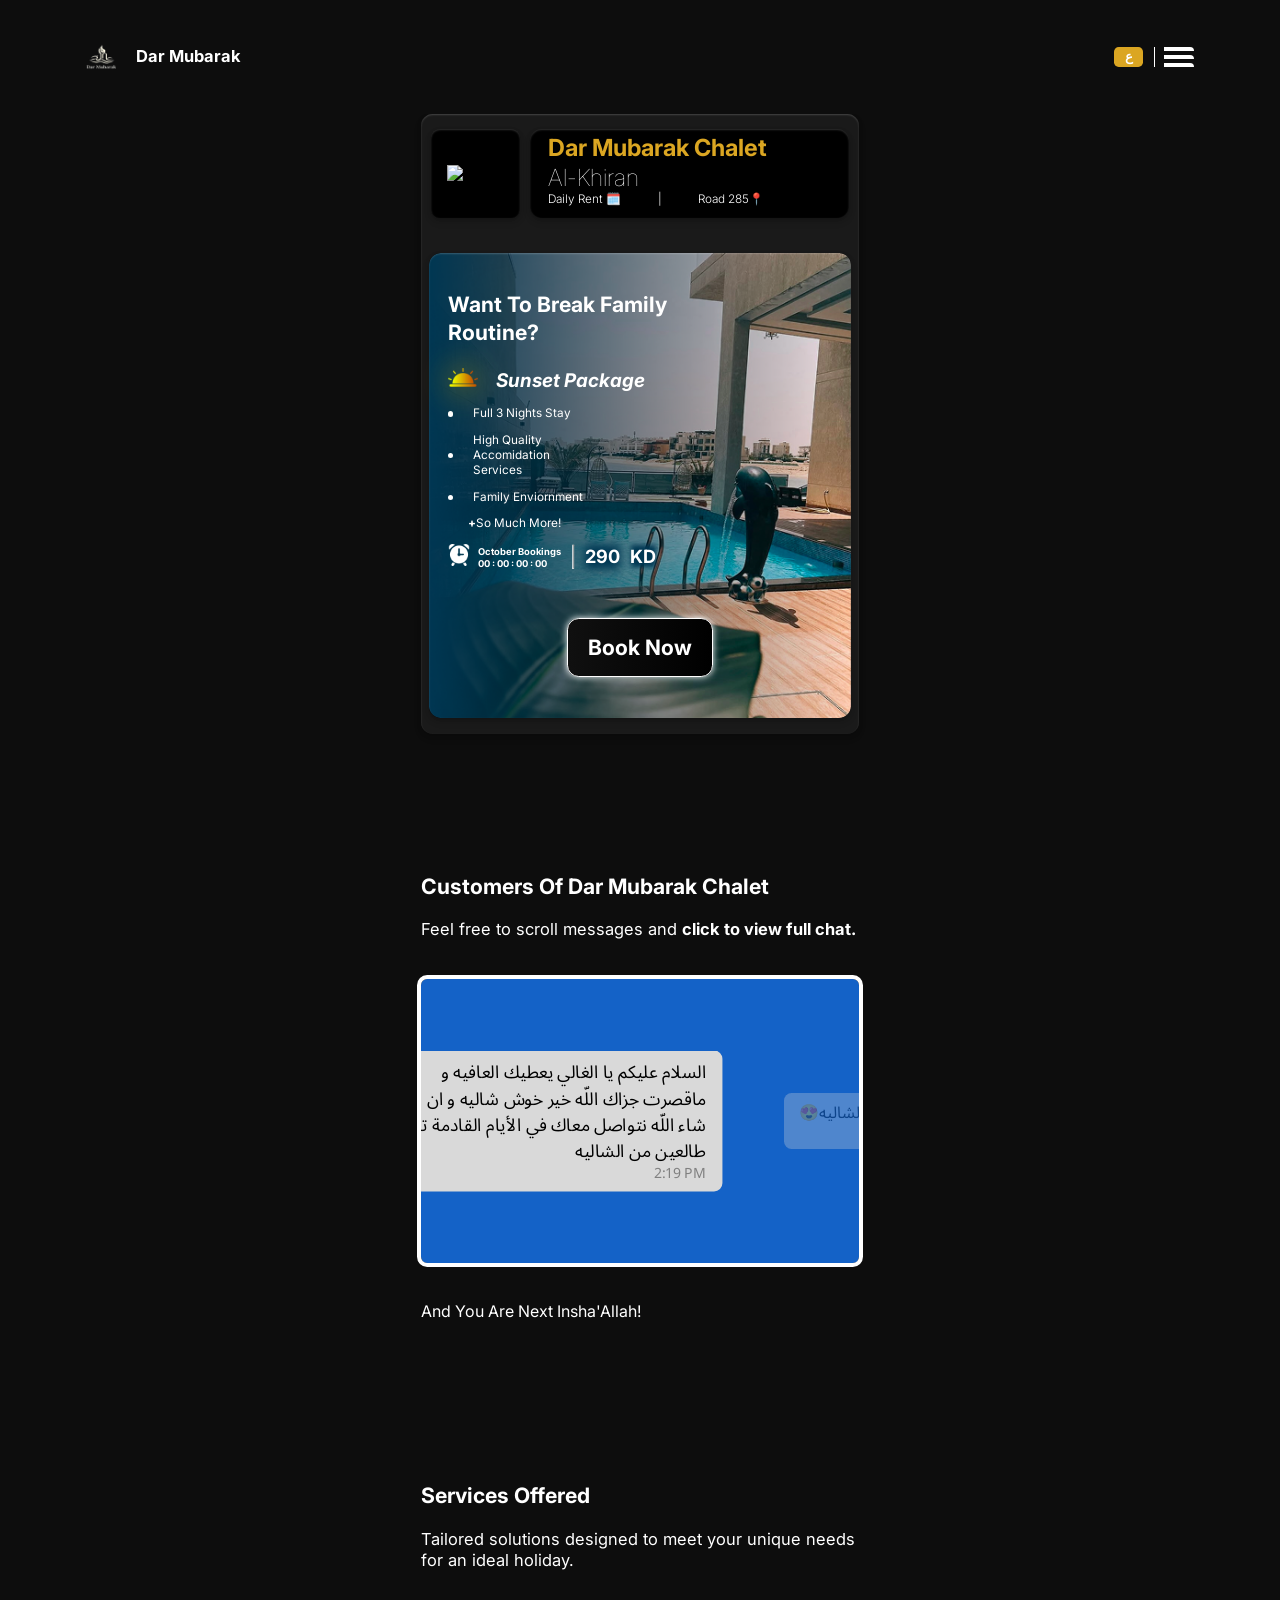
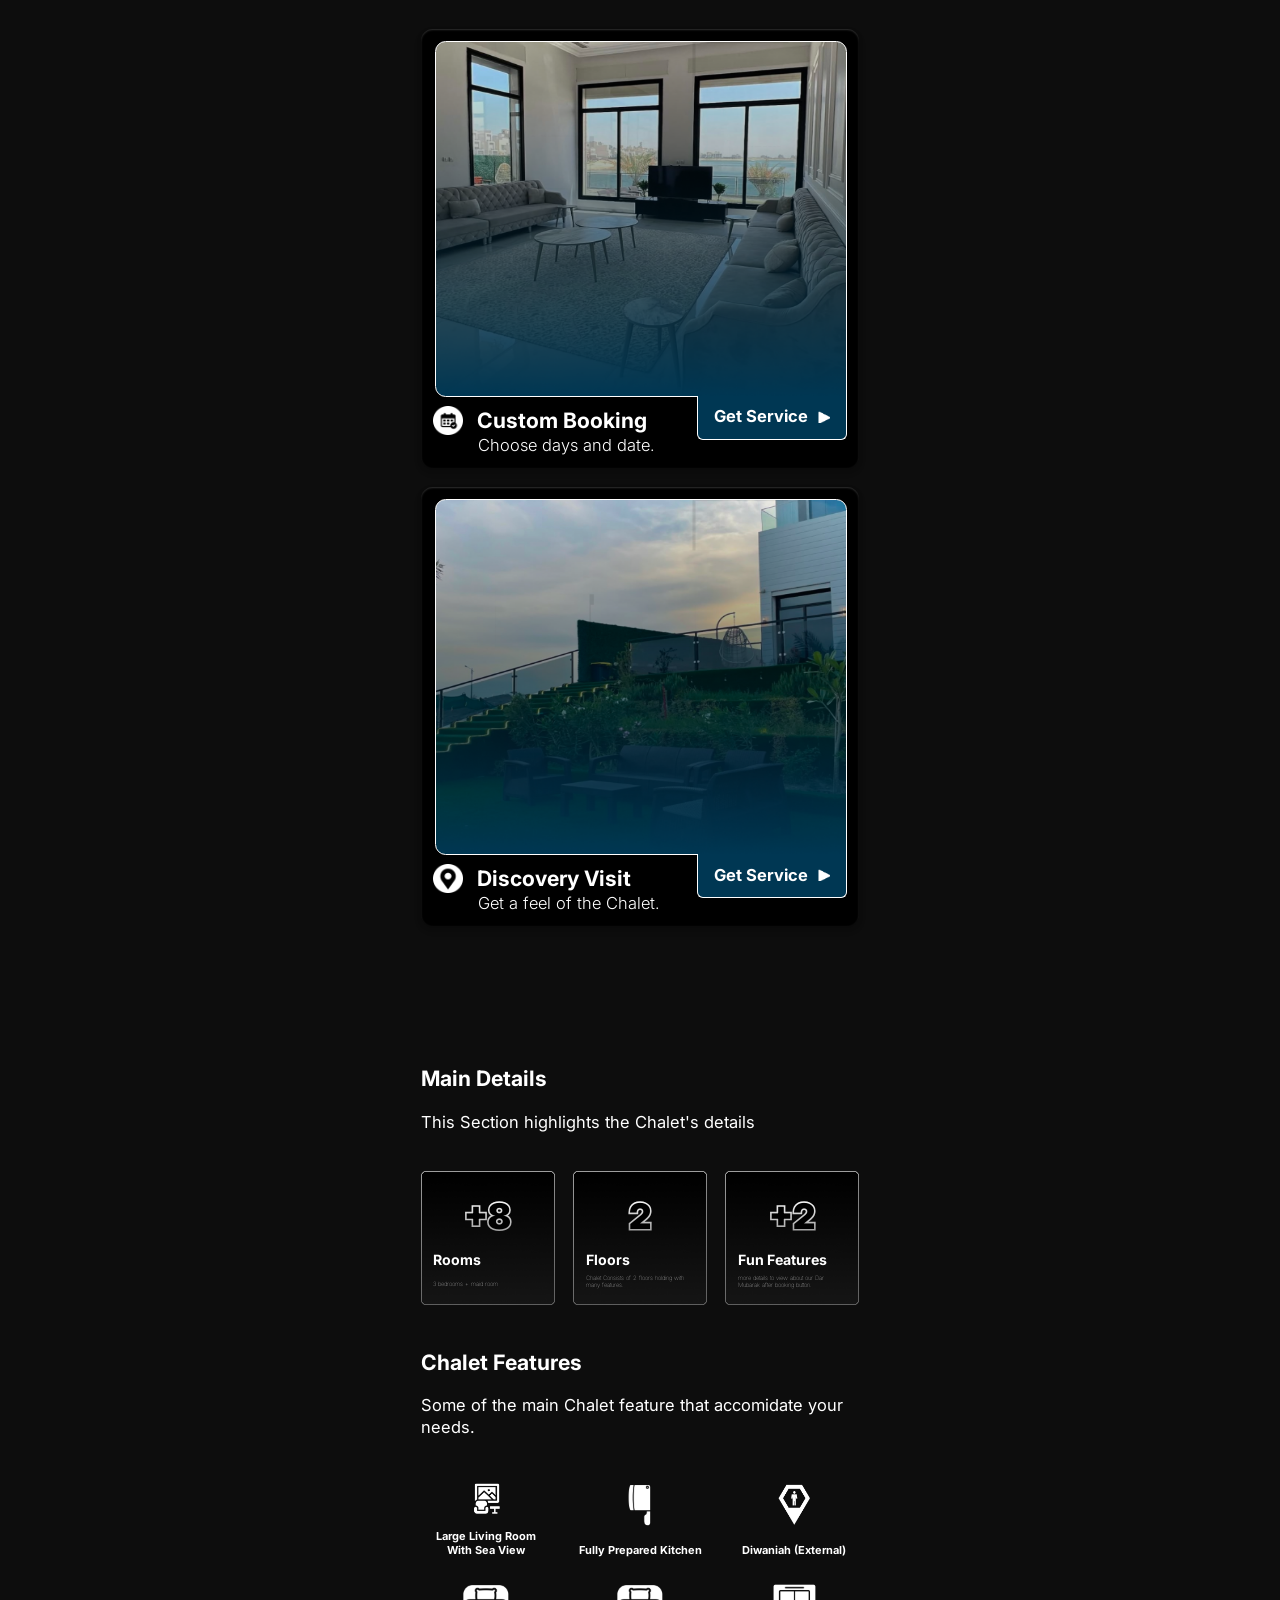
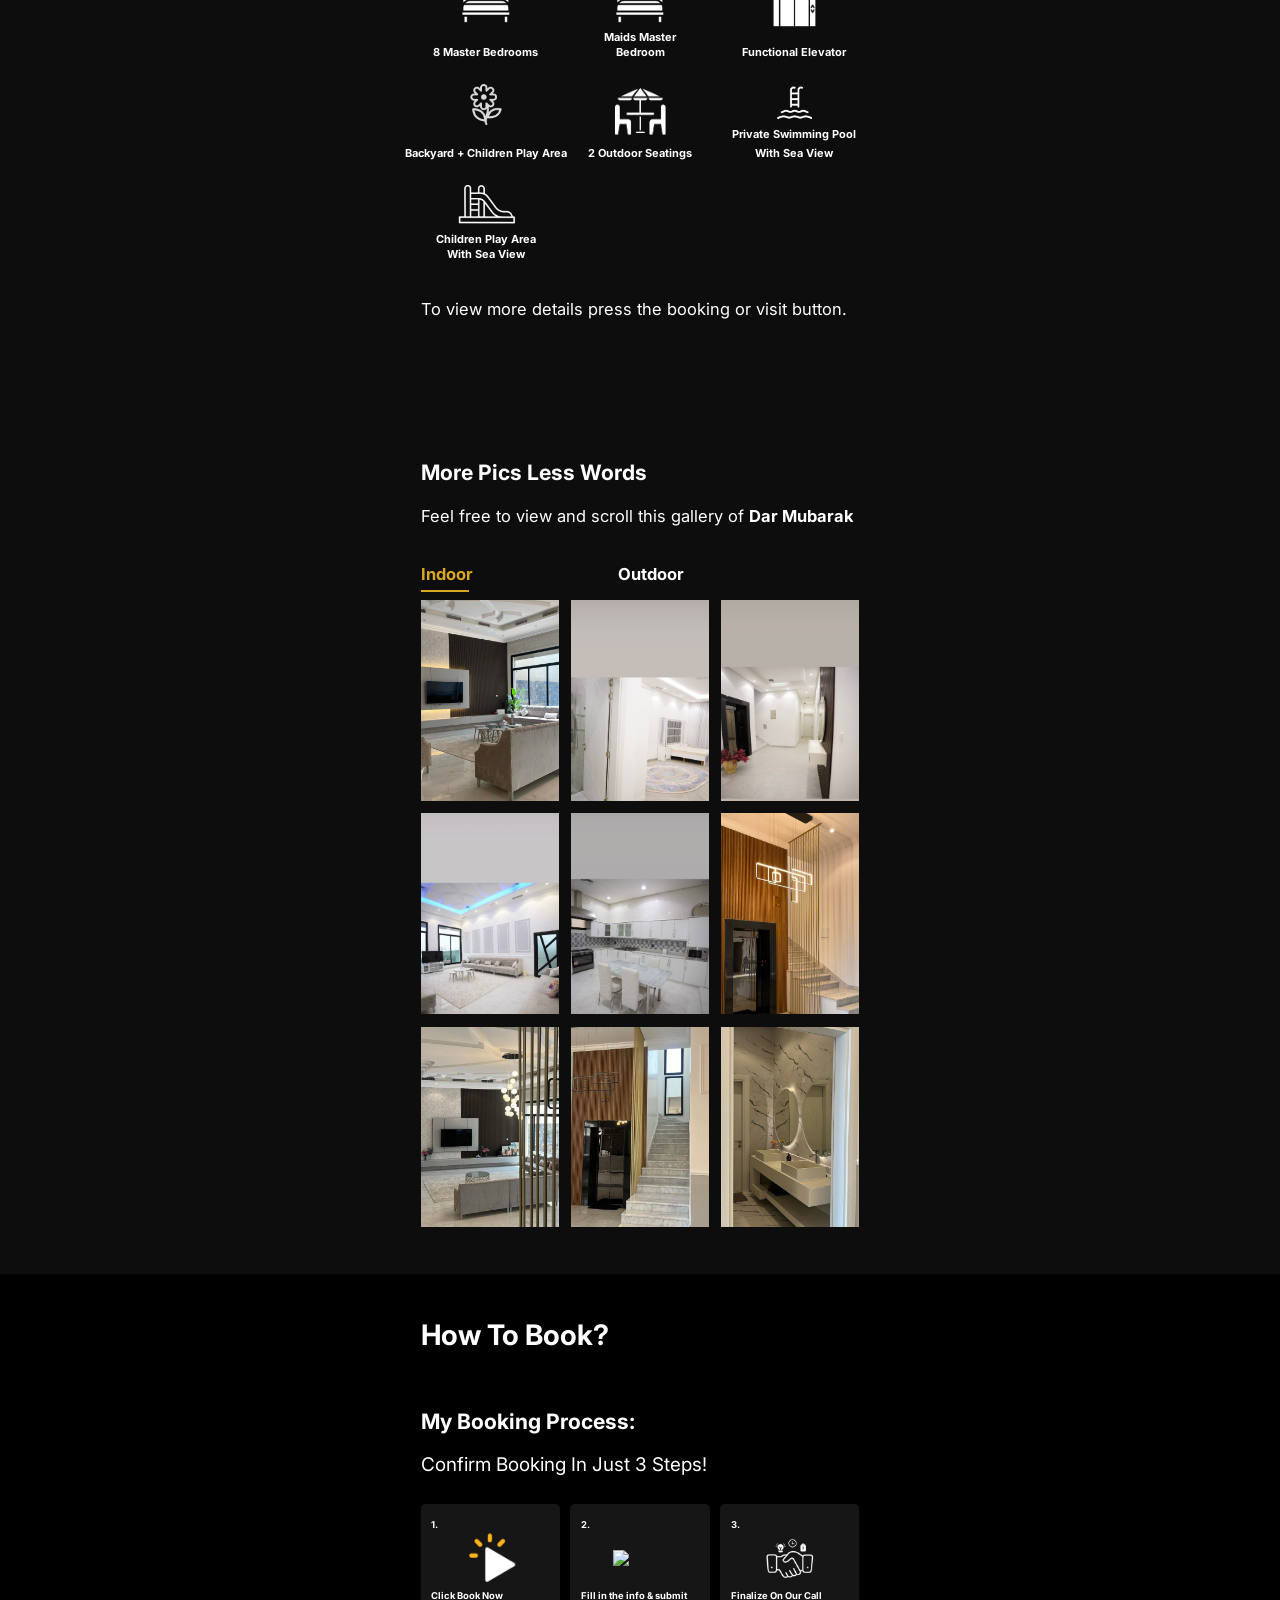
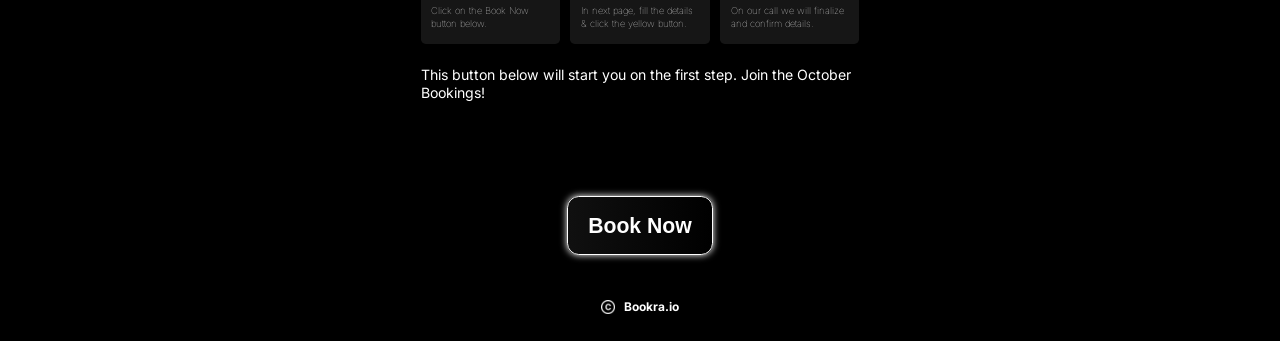
==== commit b389f2b2: "Update index.html" ====
--- a/index.html
+++ b/index.html
@@ -385,7 +385,7 @@
                     </span>
                 </div>
                 <div class="banner-item7">
-                    <img src="ImagesFolder/banner-item-image7.png" class="banner-item-image7" loading="lazy">
+                    <img src="ImagesFolder/banner-item-image7.PNG" class="banner-item-image7" loading="lazy">
                     <span>
                         <p class="banner-item7-title">Backyard + Children Play Area</p>
                     </span> 
@@ -700,3 +700,4 @@
 <script  src="PFS.js"></script>
 
 </html>
+
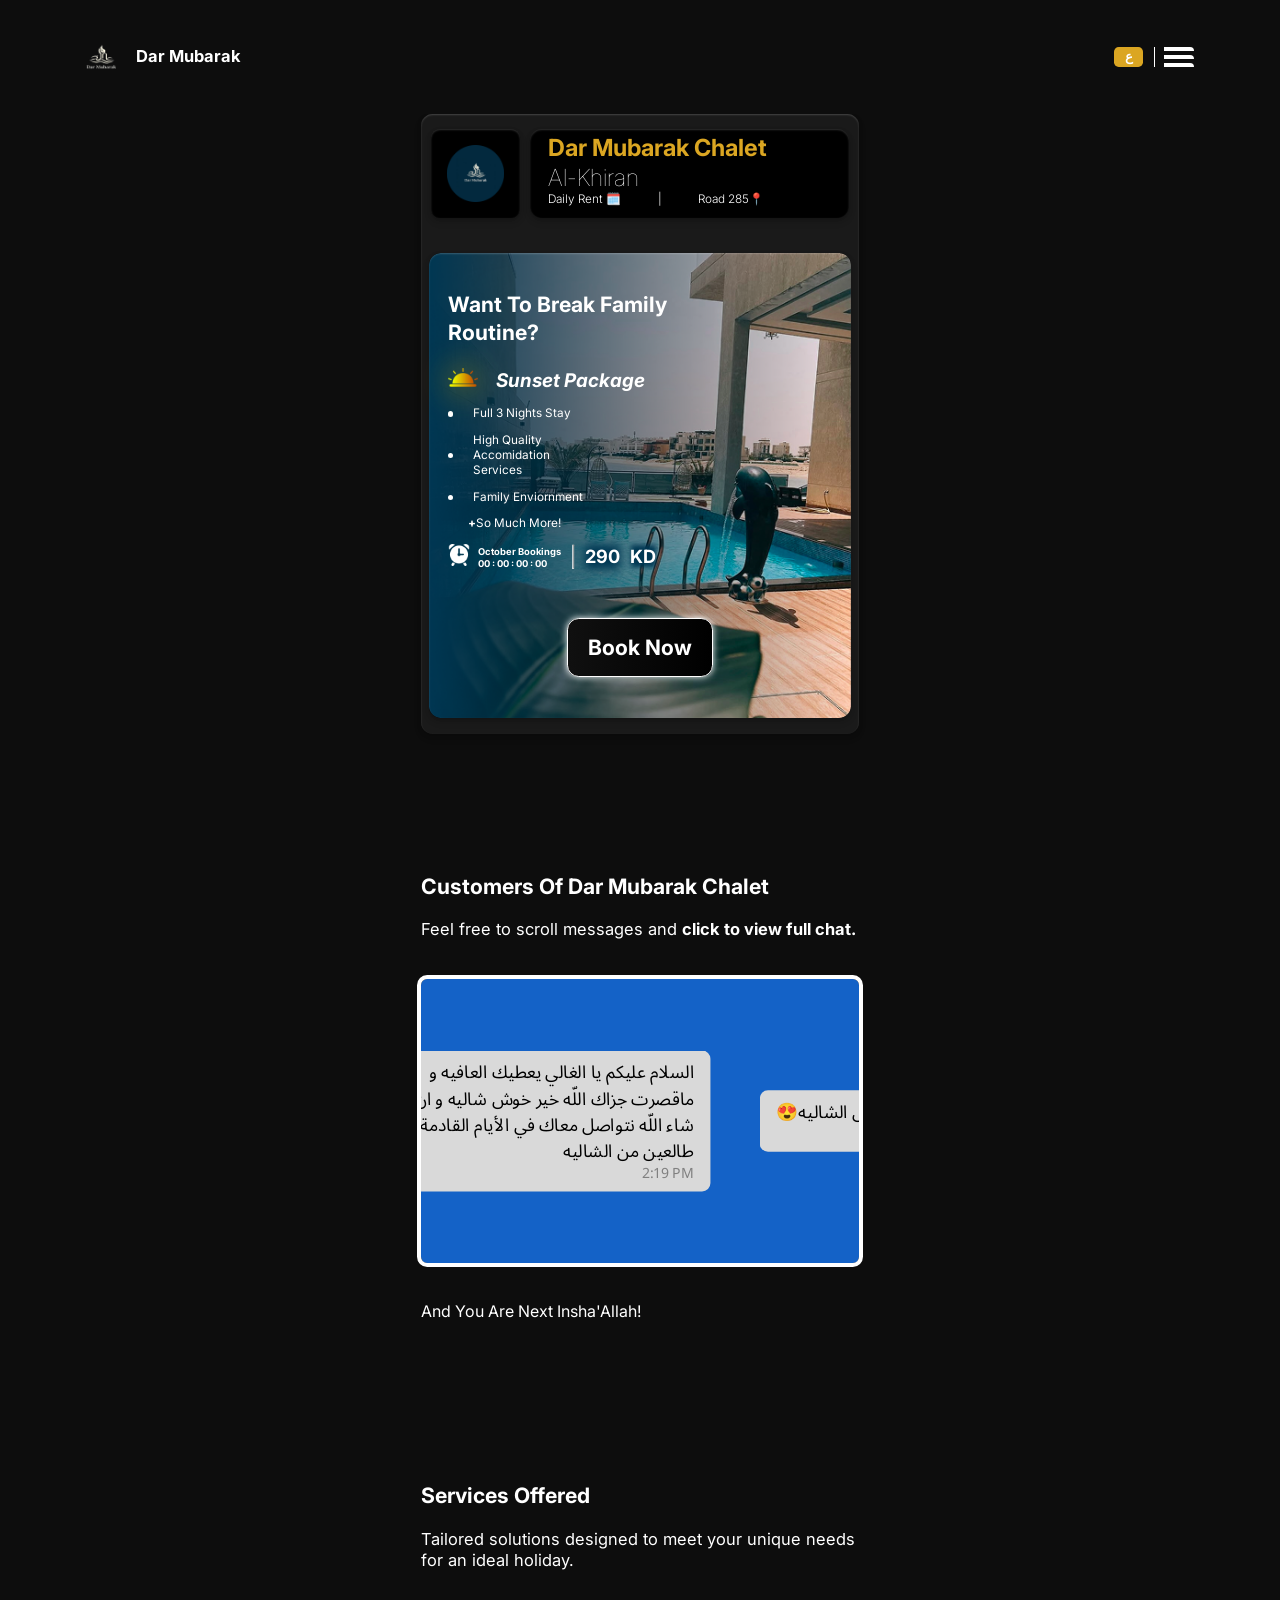
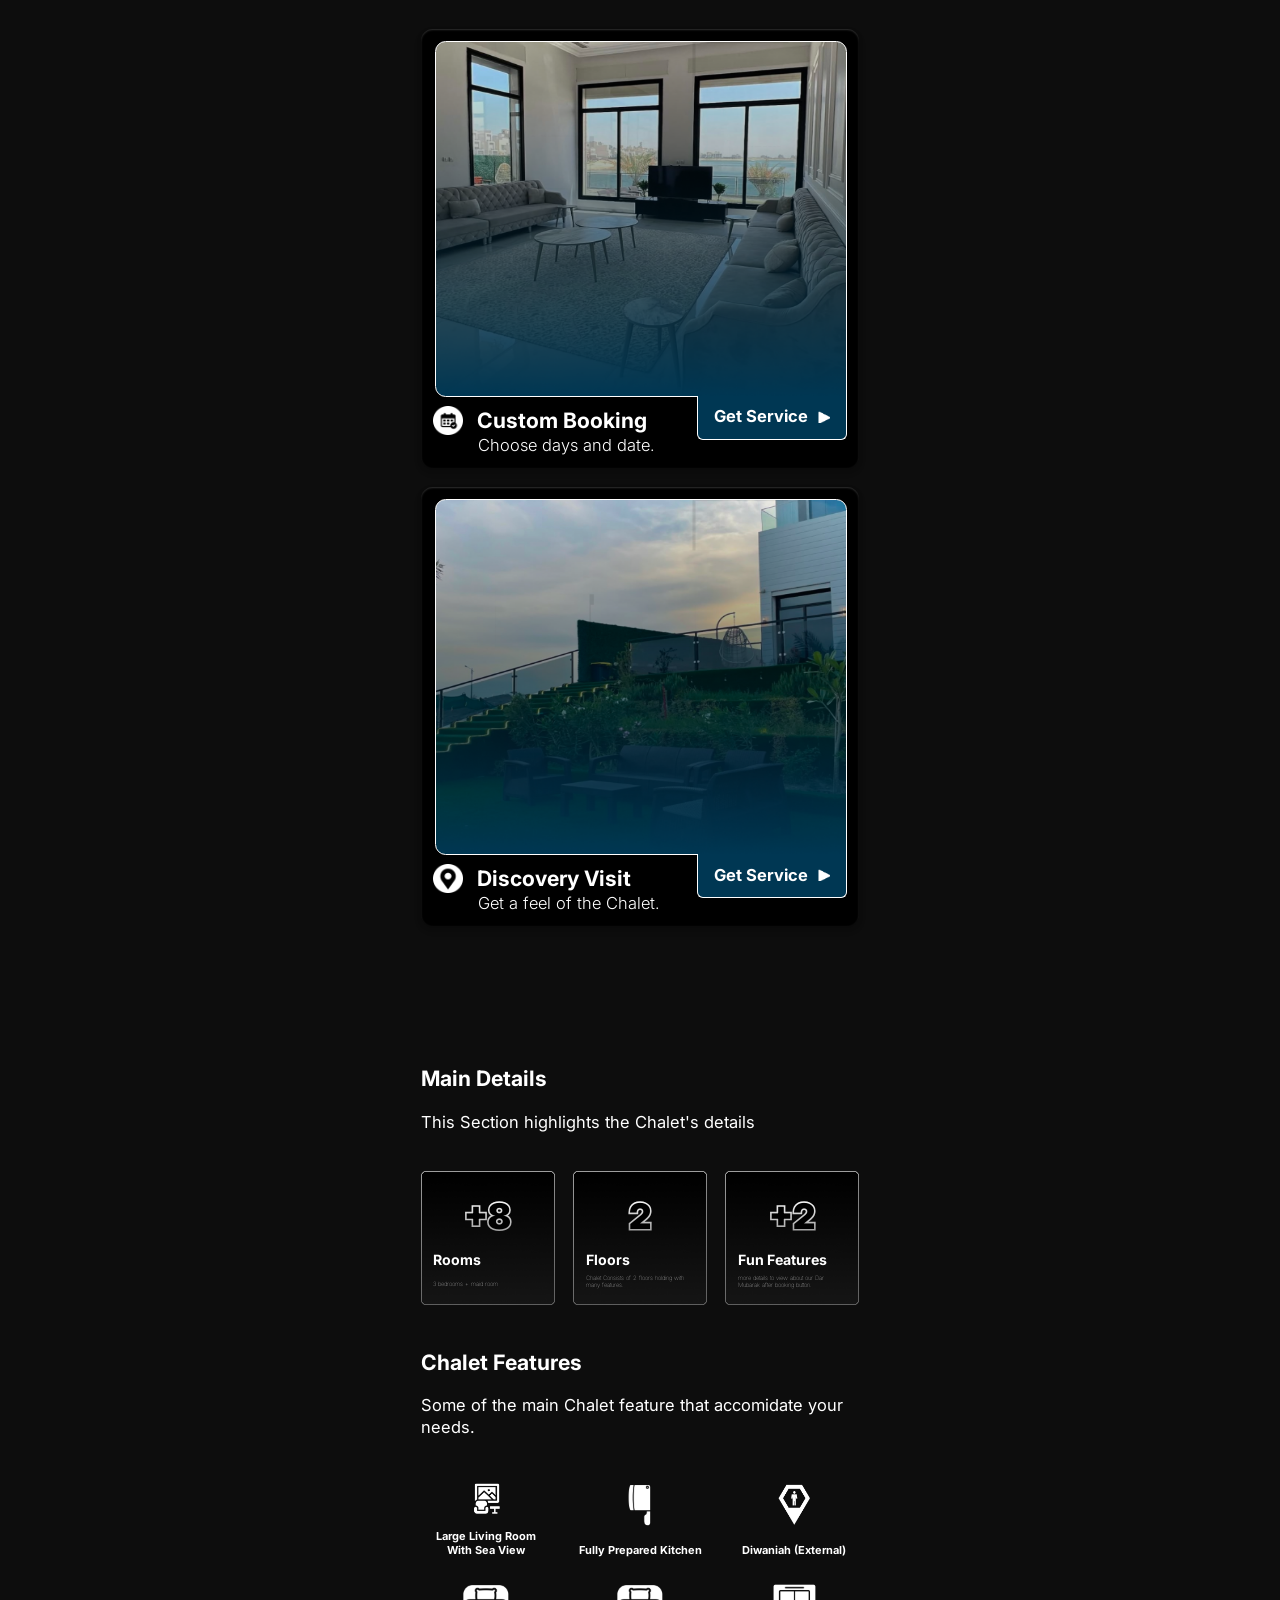
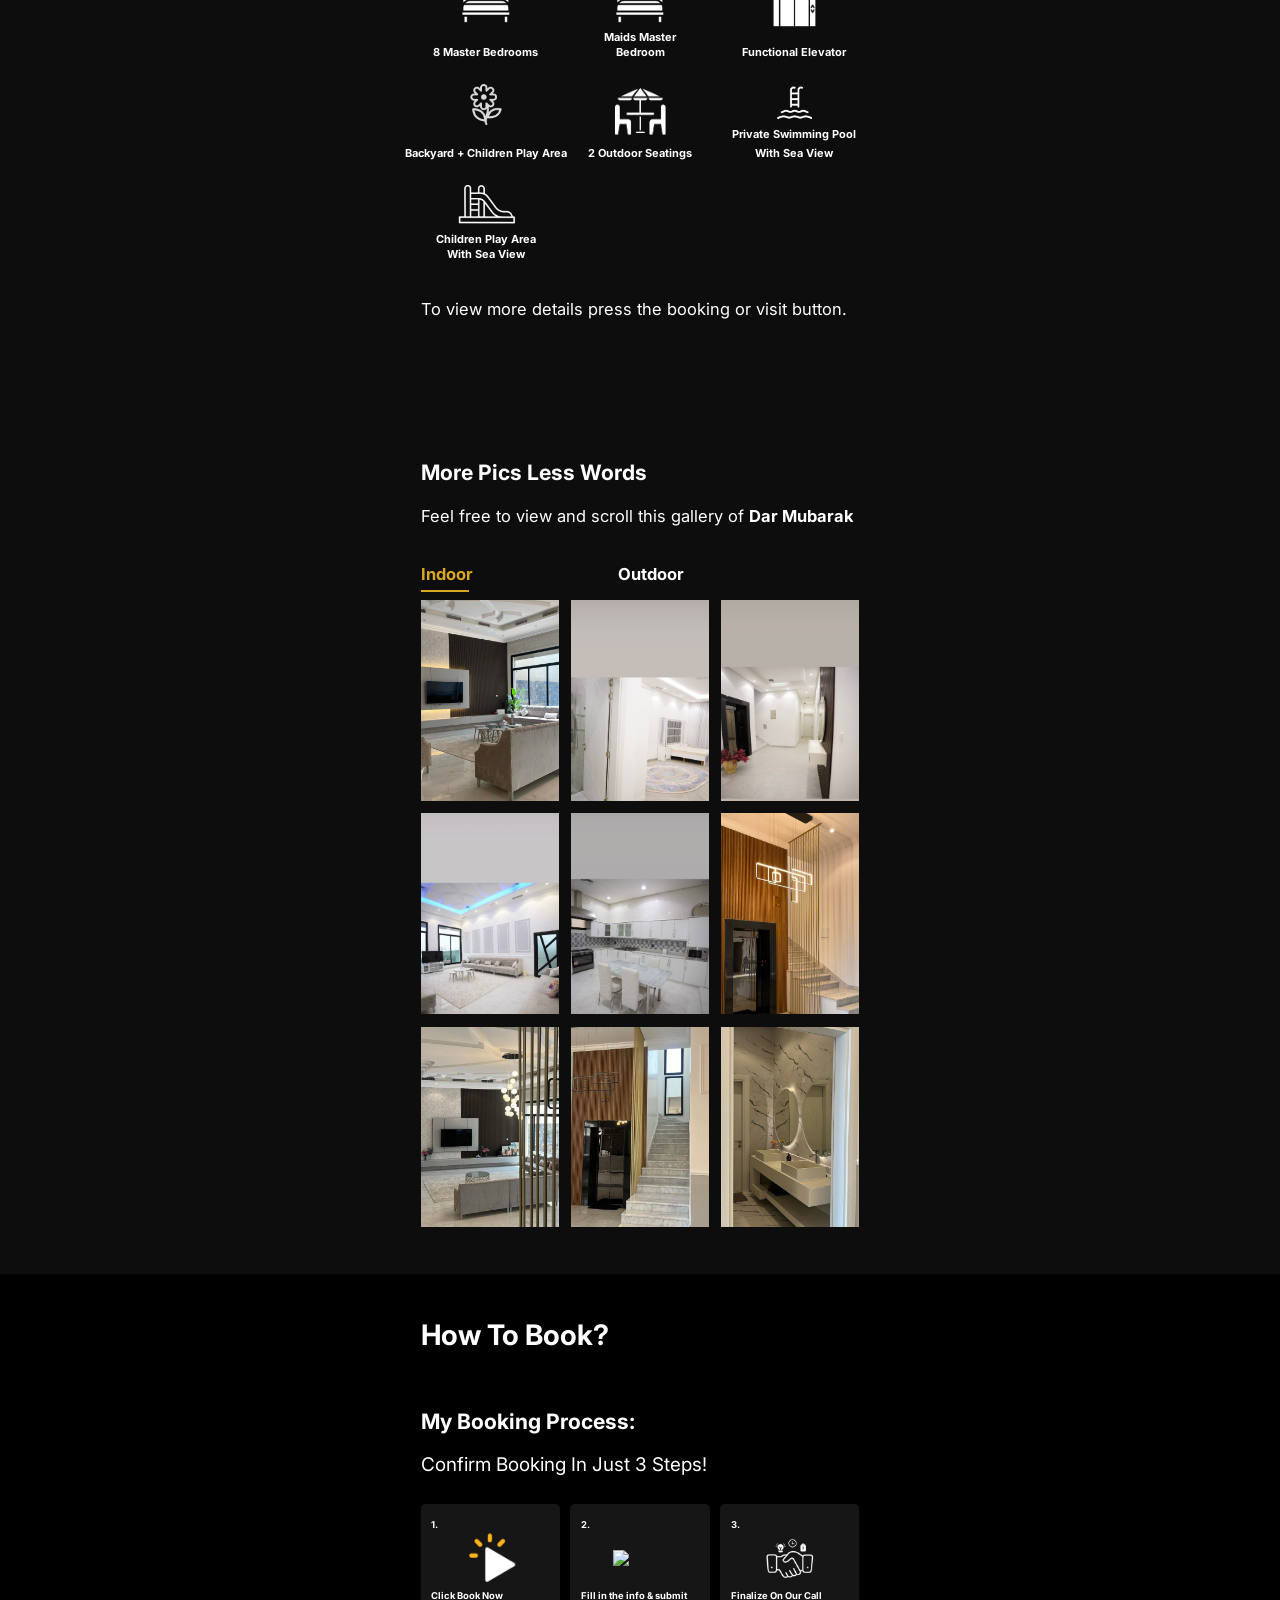
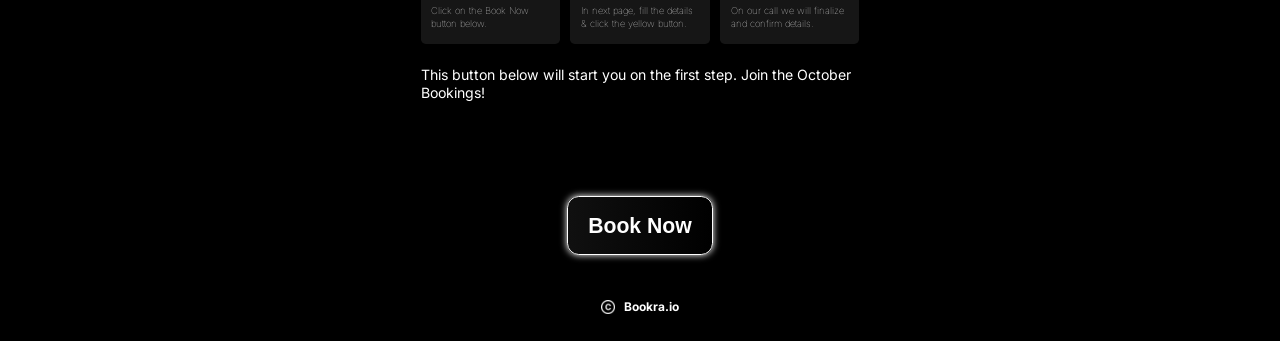
==== commit e1af00fd: "Update index.html" ====
--- a/index.html
+++ b/index.html
@@ -128,7 +128,7 @@
     <!--Hero Sectio Info (Top)-->
     <div class="hero-info">
             <div class="hero-info-image">
-                <img src="ImagesFolder/info-image.png" class="info-image">
+                <img src="ImagesFolder/info-image.PNG" class="info-image">
             </div>
 
             <div class="hero-info-text-card">
@@ -701,3 +701,4 @@
 
 </html>
 
+
